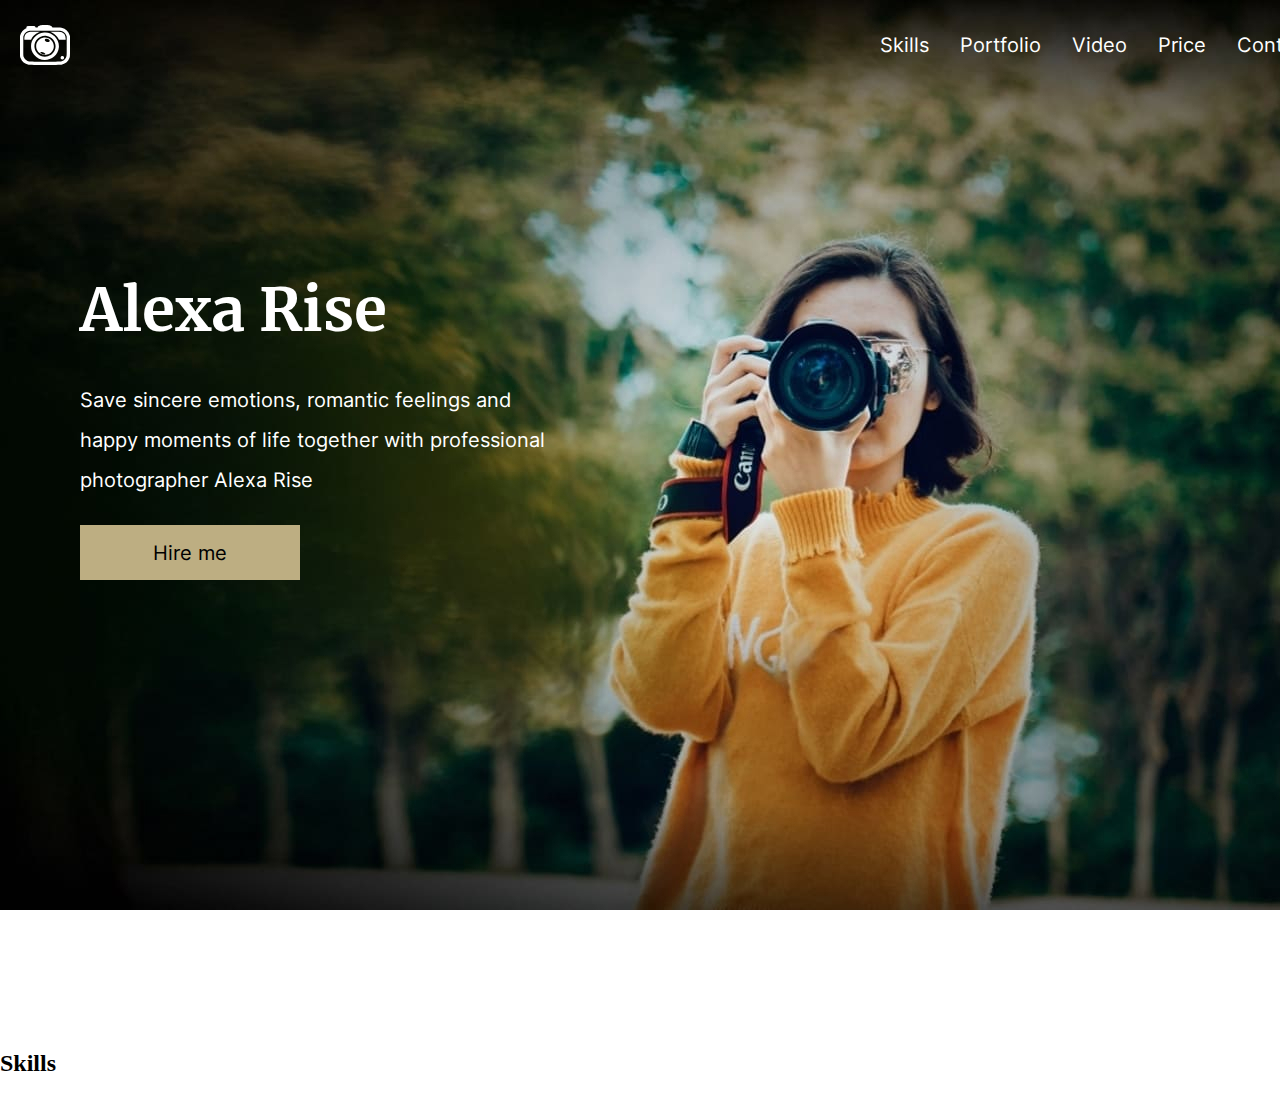
==== portfolio/index.html @ 6cd53672 "feat: add header" ====
<!DOCTYPE html>
<html lang="en">
<head>
    <meta charset="UTF-8">
    <meta http-equiv="X-UA-Compatible" content="IE=edge">
    <meta name="viewport" content="width=device-width, initial-scale=1.0">
    <title>portfolio</title>
    <link rel="stylesheet" href="style.css">
    <link rel="icon" href="assets/favicon.ico">
</head>
<body>
    <header class="header-container container">
        <div class="container header">
            <img src="./assets/svg/logo.svg" alt="header-logo" class="logo">
            <nav class = "nav">
                <ul class="nav-list">
                    <li class="nav-item skills">
                        <a href="#skills" class="nav-link">Skills</a>
                    </li>
                    <li class="nav-item portfolio">
                        <a href="#portfolio" class="nav-link">Portfolio</a>
                    </li>
                    <li class="nav-item video">
                        <a href="#video" class="nav-link">Video</a>
                    </li>
                    <li class="nav-item price">
                        <a href="#price" class="nav-link">Price</a>
                    </li>
                    <li class="nav-item contacts">
                        <a href="#contacts" class="nav-link">Contacts</a>
                    </li>  
                </ul>
            </nav>
            <table class="switch-lng">
                <tr>
                    <td>
                        <button name="button" class="en">
                            en
                        </button>
                    </td>
                    <td>
                        <p class="line">/</p>
                    </td>
                    <td>
                        <button name="button" class="ru">
                            ru
                        </button>
                    </td>
                </tr>
            </table>
        </div>
    </header>
    <main class="main-container container">
        <div class="container">
            <section class="hero">
                <h1 class="hero-title">Alexa Rise</h1>
                <p class="hero-text">
                    Save sincere emotions, romantic feelings and happy moments of life together with professional photographer Alexa Rise 
                </p>
                <button name="button" class="hero-btn">
                    Hire me
                </button>
            </section>
            <section class="skills" id="skills">
                <h2 class="section-title">
                    Skills
                </h2>
                
            </section>
            <section class="portfolio" id="portfolio">
                <h2 class="section-title">

                </h2>
            </section>
            <section class="video" id="video">
                <h2 class="section-title">

                </h2>
            </section>
            <section class="price" id="price">
                <h2 class="section-title">

                </h2>
            </section>
            <section class="contacts" id="contacts">
                <h2 class="section-title">

                </h2>
            </section>
        </div>
    </main>
    <footer class="footer-container">
        <div class="container">

        </div>
    </footer>
    <script src="index.js"></script>
</body>
</html>
---- portfolio/style.css ----
@font-face {
  font-family: Inter;
  src: url("assets/fonts/Inter-VariableFont.ttf");
}
@font-face {
  font-family: Merriweather;
  src: url("assets/fonts/Merriweather.ttf");
}
* {
  box-sizing: border-box;
}
html {
  scroll-behavior: smooth; 
}
body {
  margin: 0;
  padding: 0;
}
.container {
    width: 1440px;
    margin: 0 auto;
    /* padding: 0 20px; */
}
.nav {
  margin-left: 780px;
}
.nav-list {
  display: flex;
  padding-left: 30px; 
  font-family: Inter, sans-serif;
  font-size: 20px;
  line-height: 50px;
  list-style: none;
}
.nav-link {
  padding: 0 20px;
  line-height: 50px;
  transition: .3s;
}
.nav-item {
  margin-right: 31px;
}
.nav-item > a {
  padding: 0;
  color: #ffffff;
  text-decoration: none;  
  transition: color 0.5s;
}
.nav-item > a:hover {
  color: #bdae82;
}
.header-container {
  background: url('./assets/img/header-bg.jpg');
  background-repeat: no-repeat;
  background-position: center 0;
}
.logo {
  margin-top: 20px;
  margin-left: 20px;
  width: 50px;
  height: 50px;
  background-size: contain;
  background-repeat: no-repeat;  
  transition: 0.3s;

}
.logo:hover {
  filter: invert(26%) sepia(15%) saturate(638%) hue-rotate(7deg) brightness(92%)
    contrast(87%);
}
.switch-lng {
  /* display: flex; */
  width: 70px;
  height: 50px;
  margin-top: 10px;
  color: #ffffff;
  font-family: Inter, sans-serif;
  font-size: 20px;
}
.en, .ru {
  margin: 0;
  padding: 0;
  border: none;
  background: inherit;
  font-family: Inter, sans-serif;
  font-size: 20px;
  line-height: 50px;
}
.en {
  margin-left: -3px;
  margin-right: 3px;
  color: #bdae82;
}
.ru {
  margin-left: 6px;
  color: #ffffff;
}
.line {
  margin-left: 3px;
}
.header {
  display: flex;
}
.hero {
  background-image: url('./assets/img/header-bg.jpg');
  background-position: center -90px;
  background-repeat: no-repeat;
  padding-top: 160px;
  padding-left: 80px;
  padding-right: 860px;
  padding-bottom: 450px;
}
.hero-title {
  margin: 0;
  margin-bottom: -10px;
  padding: 0;
  font-family: Merriweather, serif;
  font-size: 60px;
  line-height: 120px;
  color: #ffffff;
}
.hero-text {
  margin-bottom: 25px;
  font-family: Inter, sans-serif;
  width: 470px;
  font-size: 20px;
  line-height: 40px;
  color: #ffffff;
}
.hero-btn {
  width: 220px;
  height: 55px;
  border: none;
  background-color: #bdae82;
  font-family: Inter, sans-serif;
  font-size: 20px;
  line-height: 40px;
  color: #000000;
  cursor: pointer
}
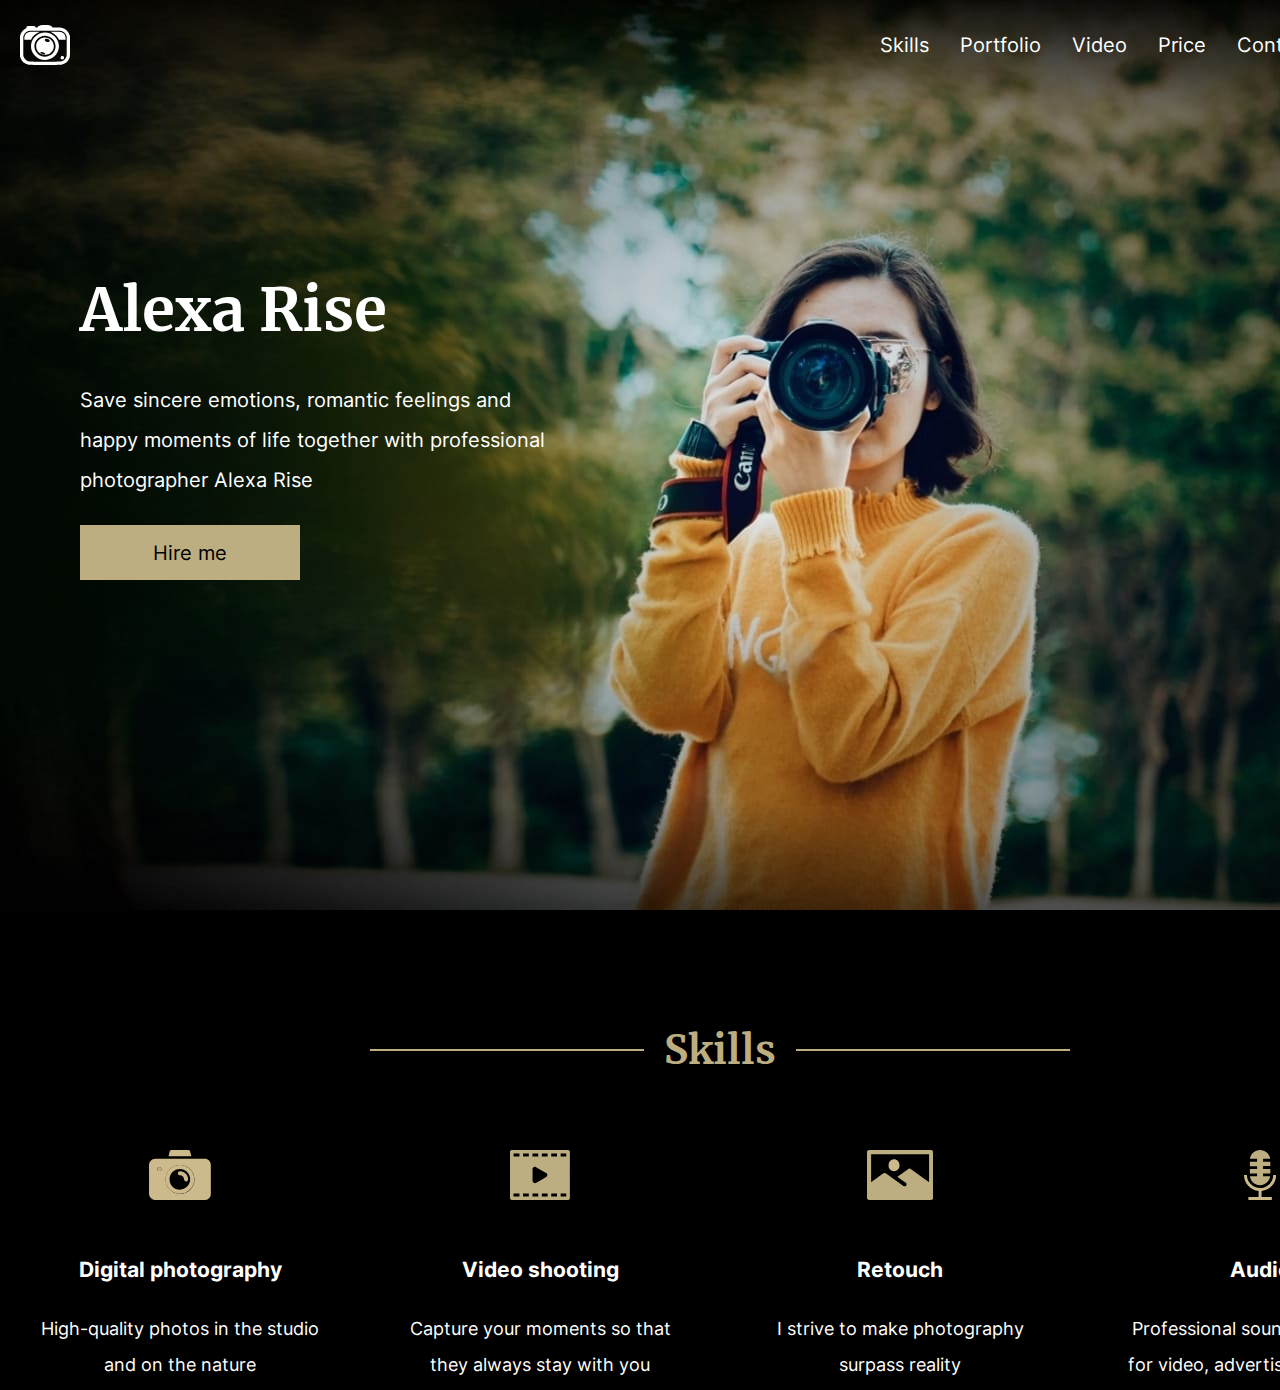
==== commit 879c2197: "feat: add Skills" ====
--- a/portfolio/index.html
+++ b/portfolio/index.html
@@ -14,19 +14,19 @@
             <img src="./assets/svg/logo.svg" alt="header-logo" class="logo">
             <nav class = "nav">
                 <ul class="nav-list">
-                    <li class="nav-item skills">
+                    <li class="nav-item">
                         <a href="#skills" class="nav-link">Skills</a>
                     </li>
-                    <li class="nav-item portfolio">
+                    <li class="nav-item">
                         <a href="#portfolio" class="nav-link">Portfolio</a>
                     </li>
-                    <li class="nav-item video">
+                    <li class="nav-item">
                         <a href="#video" class="nav-link">Video</a>
                     </li>
-                    <li class="nav-item price">
+                    <li class="nav-item">
                         <a href="#price" class="nav-link">Price</a>
                     </li>
-                    <li class="nav-item contacts">
+                    <li class="nav-item">
                         <a href="#contacts" class="nav-link">Contacts</a>
                     </li>  
                 </ul>
@@ -62,12 +62,47 @@
                 </button>
             </section>
             <section class="skills" id="skills">
-                <h2 class="section-title">
-                    Skills
-                </h2>
-                
+                <div class="s-title">
+                    <h2 class="section-title skills-t">
+                        Skills
+                    </h2>
+                </div>
+                <div class="skills-items">
+                    <div class="skill-item">
+                        <p class="item-title">
+                            Digital photography
+                        </p>
+                        <p class="item-text">
+                            High-quality photos in the studio and on the nature
+                        </p>
+                    </div>
+                    <div class="skill-item">
+                        <p class="item-title">
+                            Video shooting
+                        </p>
+                        <p class="item-text">
+                            Capture your moments so that they always stay with you
+                        </p>
+                    </div>
+                    <div class="skill-item">
+                        <p class="item-title">
+                            Retouch
+                        </p>
+                        <p class="item-text">
+                            I strive to make photography surpass reality
+                        </p>
+                    </div>
+                    <div class="skill-item">
+                        <p class="item-title">
+                            Audio
+                        </p>
+                        <p class="item-text">
+                            Professional sounds recording for video, advertising, portfolio
+                        </p>
+                    </div>
+                </div>
             </section>
-            <section class="portfolio" id="portfolio">
+            <!-- <section class="portfolio" id="portfolio">
                 <h2 class="section-title">
 
                 </h2>
@@ -86,7 +121,7 @@
                 <h2 class="section-title">
 
                 </h2>
-            </section>
+            </section> -->
         </div>
     </main>
     <footer class="footer-container">
--- a/portfolio/style.css
+++ b/portfolio/style.css
@@ -13,6 +13,10 @@
   scroll-behavior: smooth; 
 }
 body {
+  margin: 0;
+  padding: 0;
+}
+h2 {
   margin: 0;
   padding: 0;
 }
@@ -108,7 +112,7 @@
   padding-top: 160px;
   padding-left: 80px;
   padding-right: 860px;
-  padding-bottom: 450px;
+  padding-bottom: 330px;
 }
 .hero-title {
   margin: 0;
@@ -137,4 +141,79 @@
   line-height: 40px;
   color: #000000;
   cursor: pointer
-}+}
+.skills {
+  padding-top: 100px;
+  background-color: #000000;
+}
+.s-title {
+  margin: 0 auto;
+  width: 48.6%;
+  background-image: linear-gradient(to top, #000 39px, #bdae82 39px, #bdae82 41px, #000 41px);
+}
+.section-title {
+  margin: 0 auto;
+  font-family: Merriweather, serif;
+  font-weight: 700;
+  font-size: 40px;
+  line-height: 80px;
+  text-align: center;
+  color: #bdae82;
+  background-color: #000000;
+}
+.skills-t {
+  width: 152px;
+}
+.skills-items {
+  display: flex;
+  justify-content: space-around;  
+  flex-wrap: wrap;
+}
+.skill-item {
+  margin-top: 60px;
+  width: 320px;
+  height: 240px;
+  background-position: center top;
+  color: #ffffff;
+
+}
+.item-title {
+  /* margin: 0 auto; */
+  margin-top: 100px;
+  /* width: 280px; */
+  font-family: Inter, sans-serif;
+  font-style: normal;
+  font-weight: 700;
+  font-size: 21px;
+  line-height: 40px;
+  text-align: center;
+}
+.item-text {
+  margin: 0 auto;
+  width: 280px;
+  font-family: Inter,  sans-serif;
+  font-weight: 400;
+  font-size: 18px;
+  line-height: 36px;
+  text-align: center;
+}
+.skill-item:nth-child(1) {
+  background-image: url('./assets/svg/camera.svg');
+  background-repeat: no-repeat;
+  background-size: 62px 50px;
+}
+.skill-item:nth-child(2) {
+  background-image: url('./assets/svg/video.svg');
+  background-repeat: no-repeat;
+  background-size: 60px 50px;
+}
+.skill-item:nth-child(3) {
+  background-image: url('./assets/svg/image.svg');
+  background-repeat: no-repeat;
+  background-size: 66px 50px;
+}
+.skill-item:nth-child(4) {
+  background-image: url('./assets/svg/mic.svg');
+  background-repeat: no-repeat;
+  background-size: 32px 50px;
+}
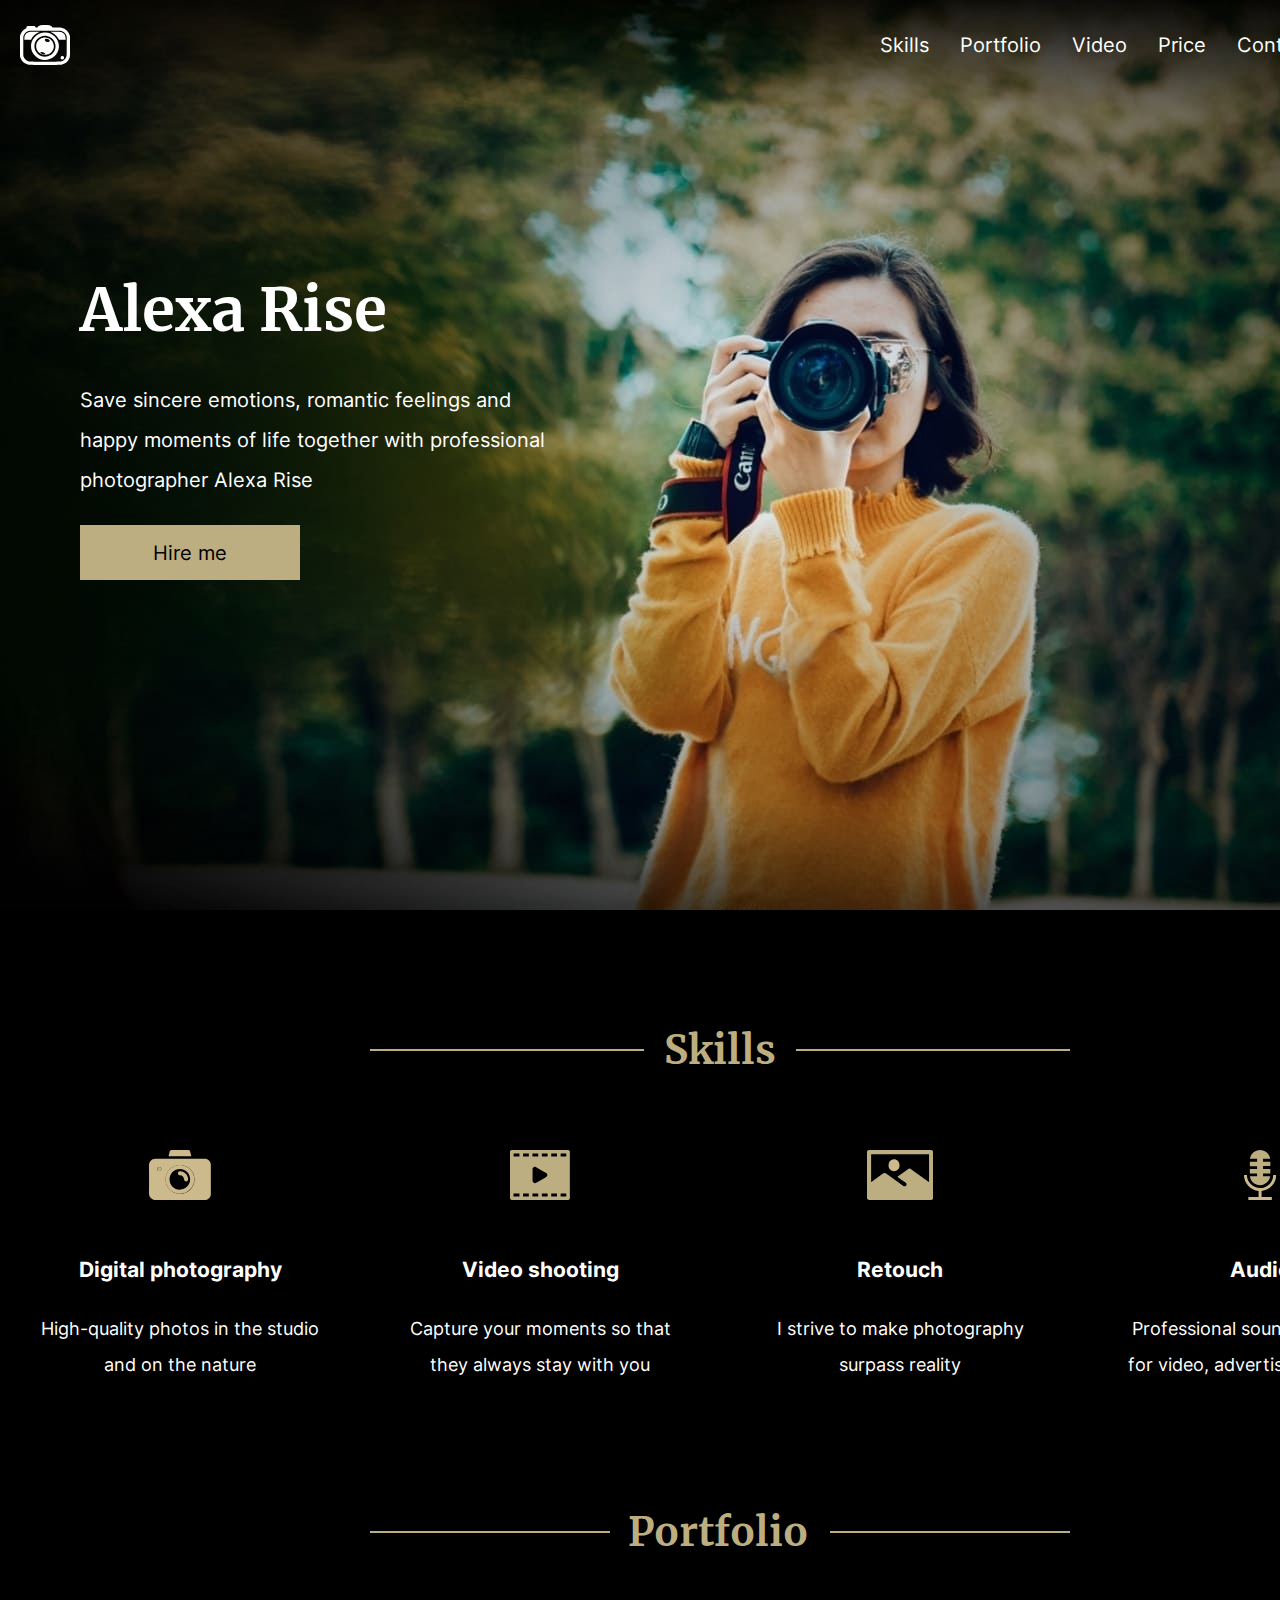
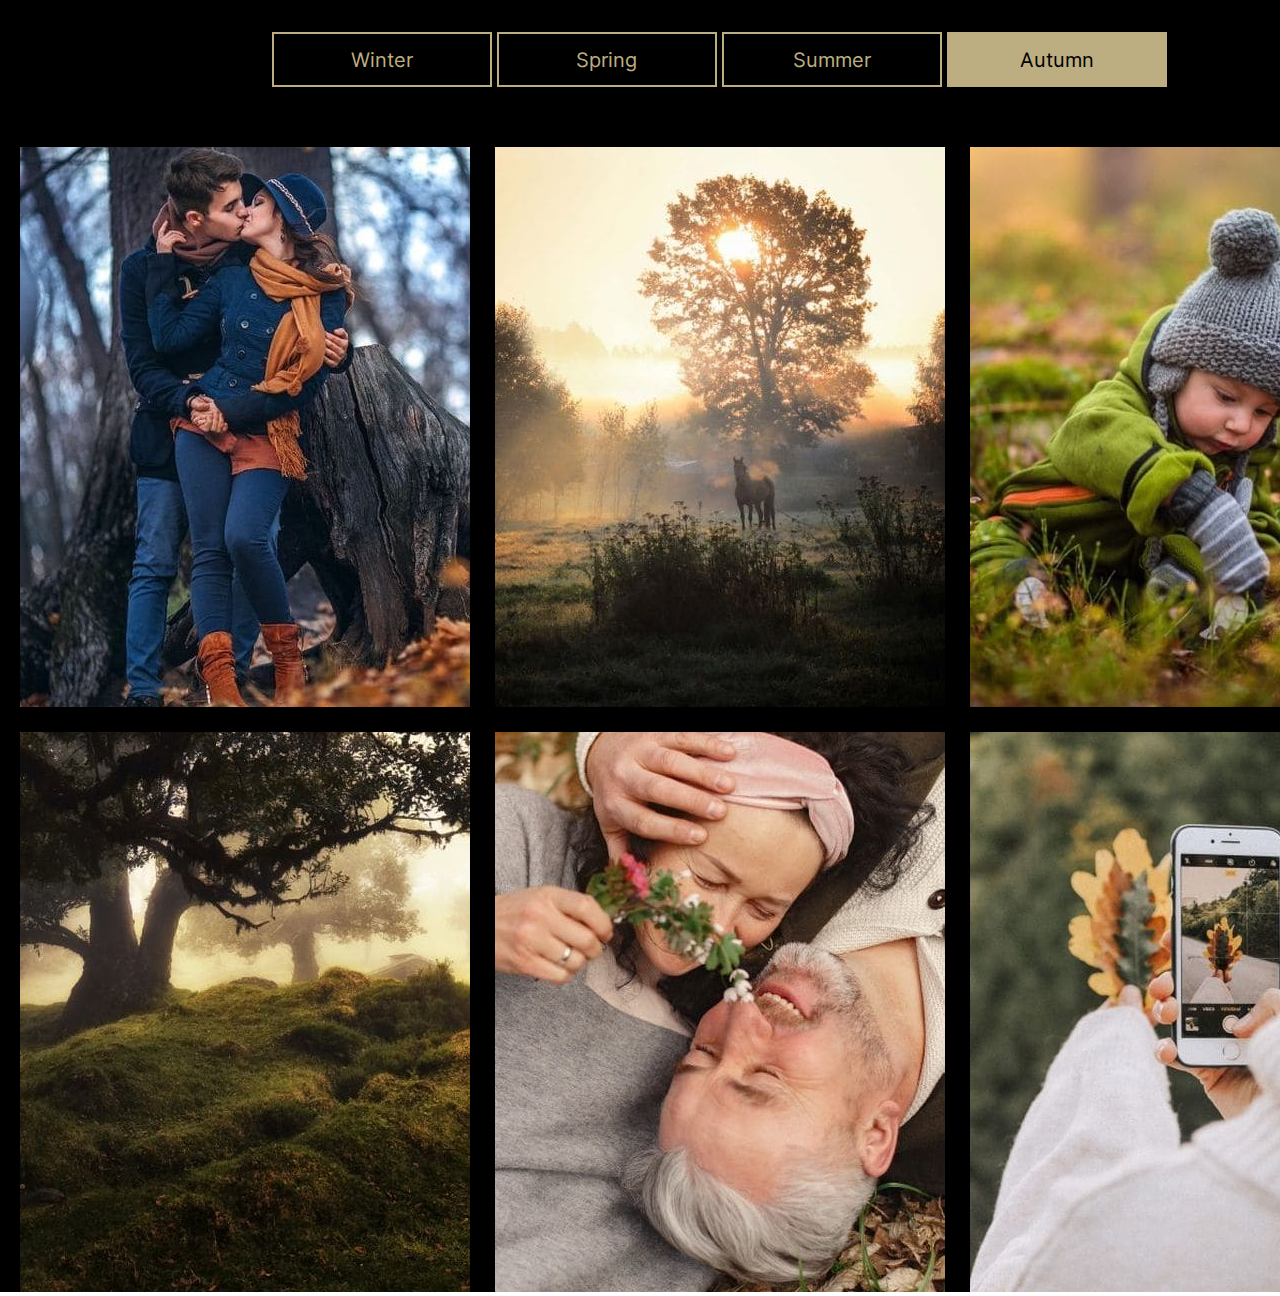
==== commit 17f780f9: "feat: add portfolio" ====
--- a/portfolio/index.html
+++ b/portfolio/index.html
@@ -102,16 +102,60 @@
                     </div>
                 </div>
             </section>
-            <!-- <section class="portfolio" id="portfolio">
-                <h2 class="section-title">
+            <section class="portfolio" id="portfolio">
+                <div class="s-title">
+                    <h2 class="section-title portfolio-t">
+                        Portfolio
+                    </h2>
+                </div>
+                <div class="portfolio-btns">
+                    <button name="button" class="winter-btn seasons">
+                        Winter
+                    </button>
+                    <button name="button" class="spring-btn seasons">
+                        Spring
+                    </button>
+                    <button name="button" class="summer-btn seasons">
+                        Summer
+                    </button>
+                    <button name="button" class="autumn-btn seasons">
+                        Autumn
+                    </button>
+                </div>
+                <div class="portfolio-img">
+                    <figure class="p-img">
+                        <img src="assets/img/portfolio-img-1.jpg" alt ="photo-1">
+                    </figure>
+                    <figure class="p-img">
+                        <img src="assets/img/portfolio-img-2.jpg" alt ="photo-2">
+                    </figure>
+                    <figure class="p-img">
+                        <img src="assets/img/portfolio-img-3.jpg" alt ="photo-3">
+                    </figure>
+                    <figure class="p-img photo">
+                        <img src="assets/img/portfolio-img-4.jpg" alt ="photo-4">
+                    </figure>
+                    <figure class="p-img photo">
+                        <img src="assets/img/portfolio-img-5.jpg" alt ="photo-5">
+                    </figure>
+                    <figure class="p-img photo">
+                        <img src="assets/img/portfolio-img-6.jpg" alt ="photo-6">
+                    </figure>
+                </div>
+            </section>
+            <!--
+            <section class="video" id="video">
+                <div class="s-title">
+                    <h2 class="section-title video-t">
+                        Video
+                    </h2>
+                </div>
+                <figure class="video-player">
+                    <img src="assets/img/video-player.jpg" alt="video">
+                </figure>
 
-                </h2>
             </section>
-            <section class="video" id="video">
-                <h2 class="section-title">
-
-                </h2>
-            </section>
+            
             <section class="price" id="price">
                 <h2 class="section-title">
 
--- a/portfolio/style.css
+++ b/portfolio/style.css
@@ -144,6 +144,7 @@
 }
 .skills {
   padding-top: 100px;
+  padding-bottom: 2px;
   background-color: #000000;
 }
 .s-title {
@@ -217,3 +218,77 @@
   background-repeat: no-repeat;
   background-size: 32px 50px;
 }
+.portfolio {
+  padding-top: 100px;
+  background-color: #000000;
+}
+.portfolio-t {
+  padding-right: 3px;
+  width: 220px;
+}
+.portfolio-btns {
+  display: flex;
+  justify-content: center;
+  flex-wrap: wrap;
+  gap: 5px;
+  padding-right: 2px;
+  padding-bottom: 60px;
+}
+.seasons {
+  margin-top: 60px;
+  width: 220px;
+  height: 55px;
+  border: none;
+  font-family: Inter, sans-serif;
+  font-weight: 400;
+  font-size: 20px;
+  line-height: 40px;
+  text-align: center;
+}
+.winter-btn {
+  color: #bdae82;
+  background-color: inherit;
+  border: 2px solid #bdae82;
+}
+.spring-btn {
+  color: #bdae82;
+  background-color: inherit;
+  border: 2px solid #bdae82;
+}
+.summer-btn {
+  color: #bdae82;
+  background-color: inherit;
+  border: 2px solid #bdae82;
+}
+.autumn-btn {
+  color: #000000;
+  background-color: #bdae82;
+}
+.portfolio-img {
+  display: flex;
+  justify-content: center;
+  /* align-content: center; */
+  flex-wrap: wrap;
+  gap: 25px;
+  margin: 0 auto;
+  height: 1145px;
+}
+.p-img {
+  margin: 0;
+  padding: 0;
+}
+
+.photo {
+  margin-top: -4px;
+}
+/* .video {
+  padding-top: 100px;
+  background-color: #000000;
+}
+.video-t {
+  width: 154px;
+}
+.video-player {
+  margin: 0 auto;
+  padding: 0;
+} */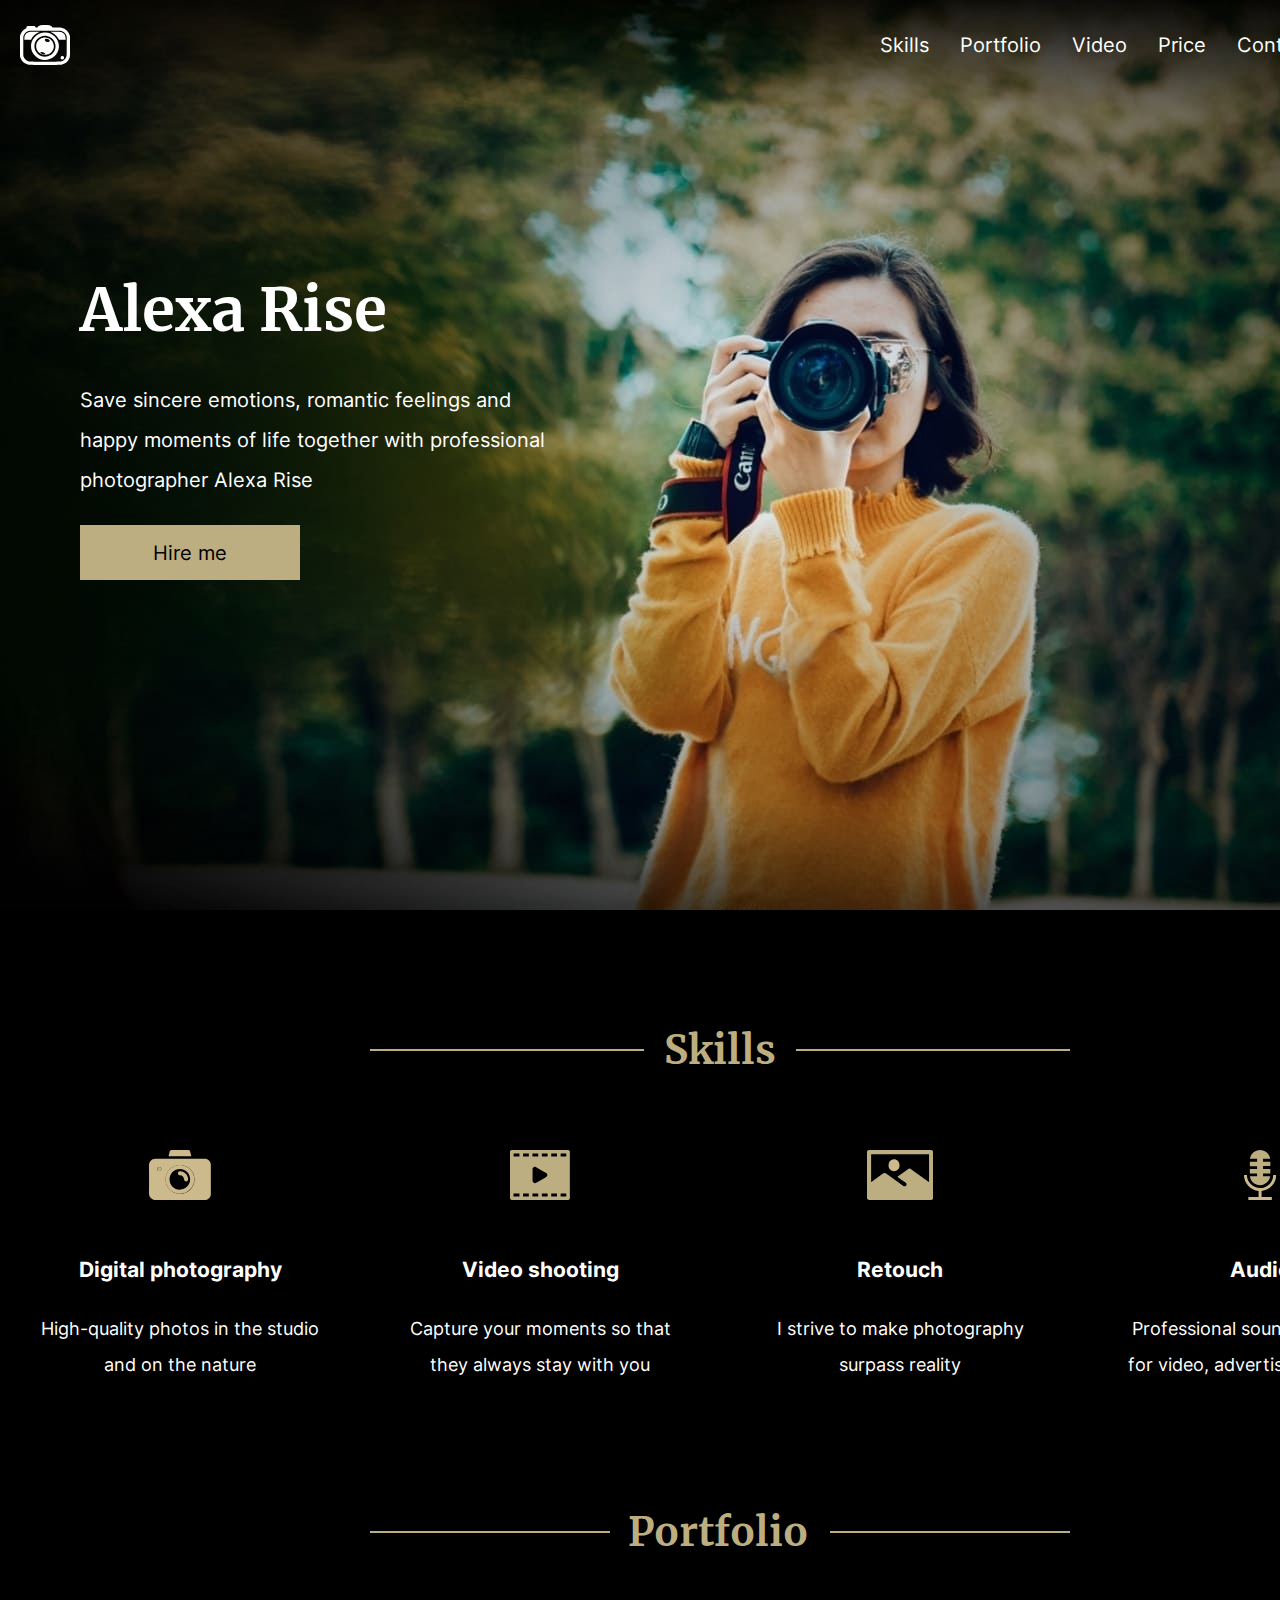
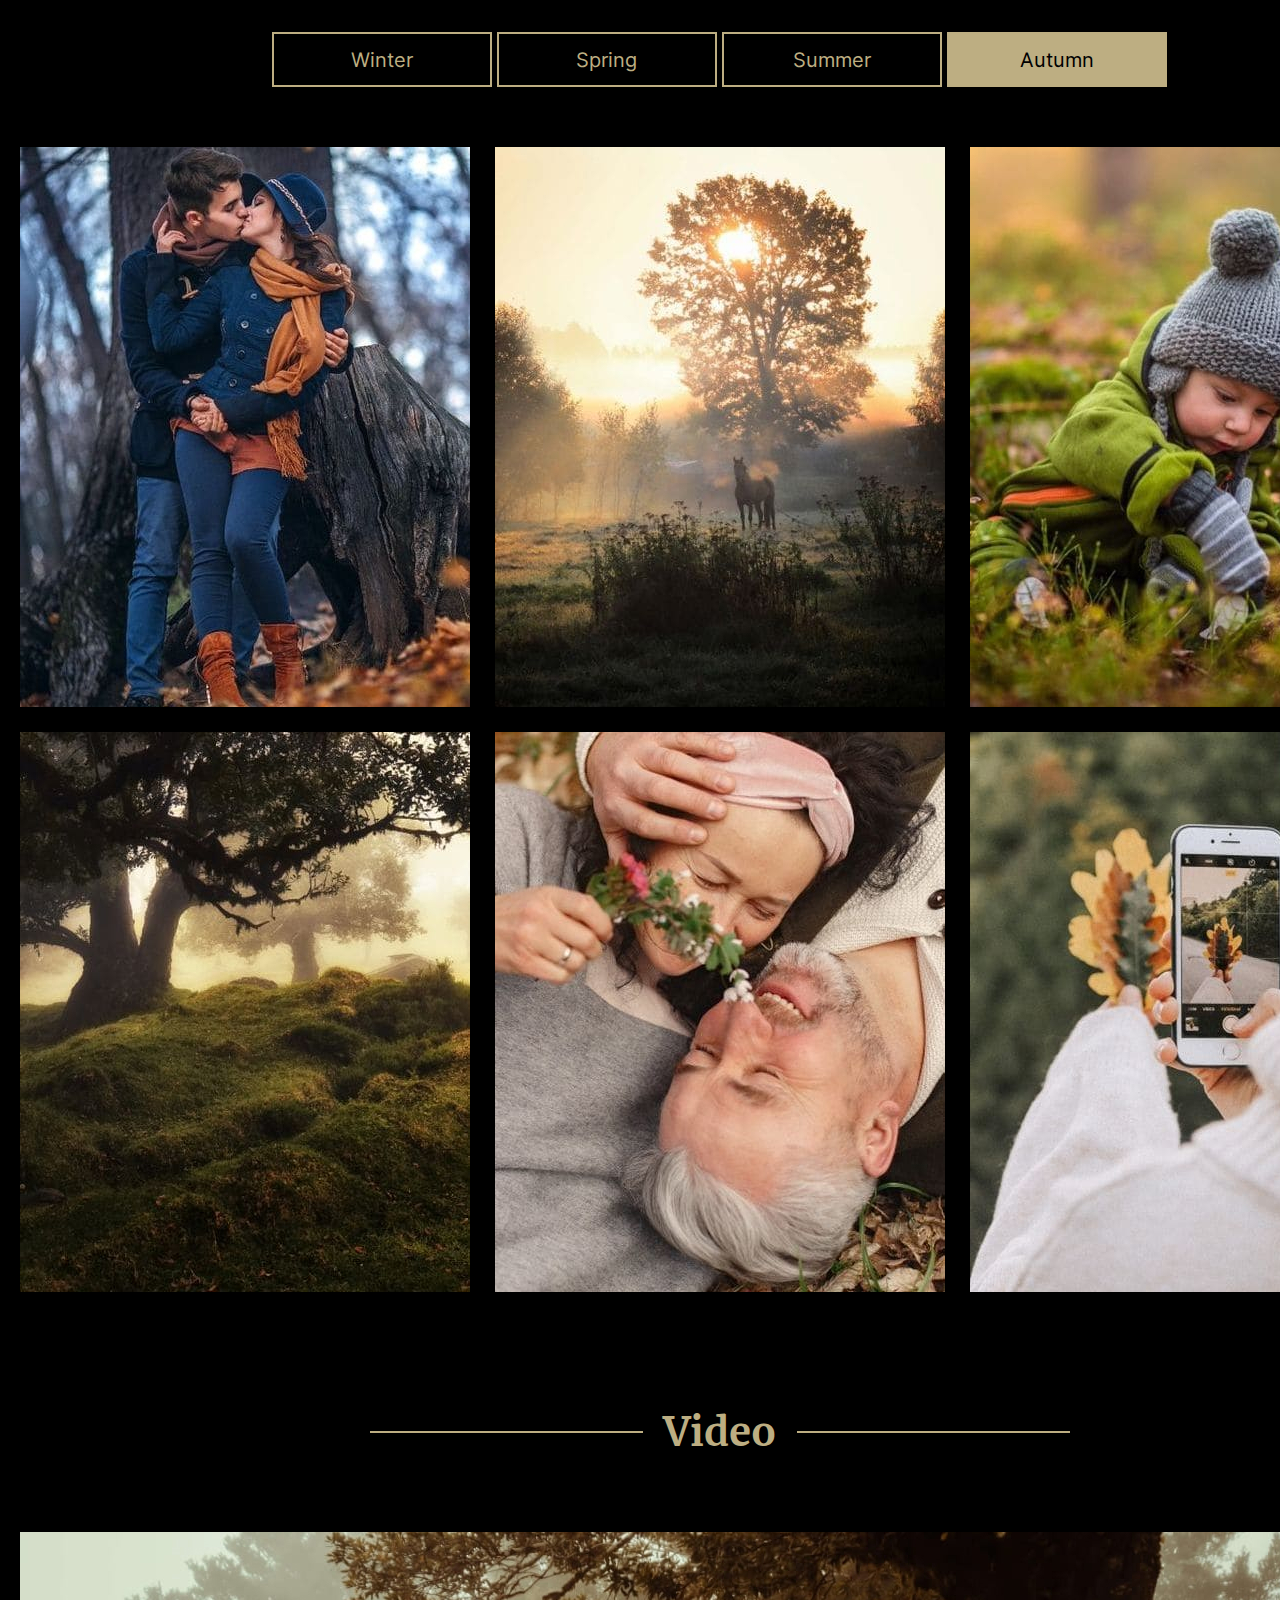
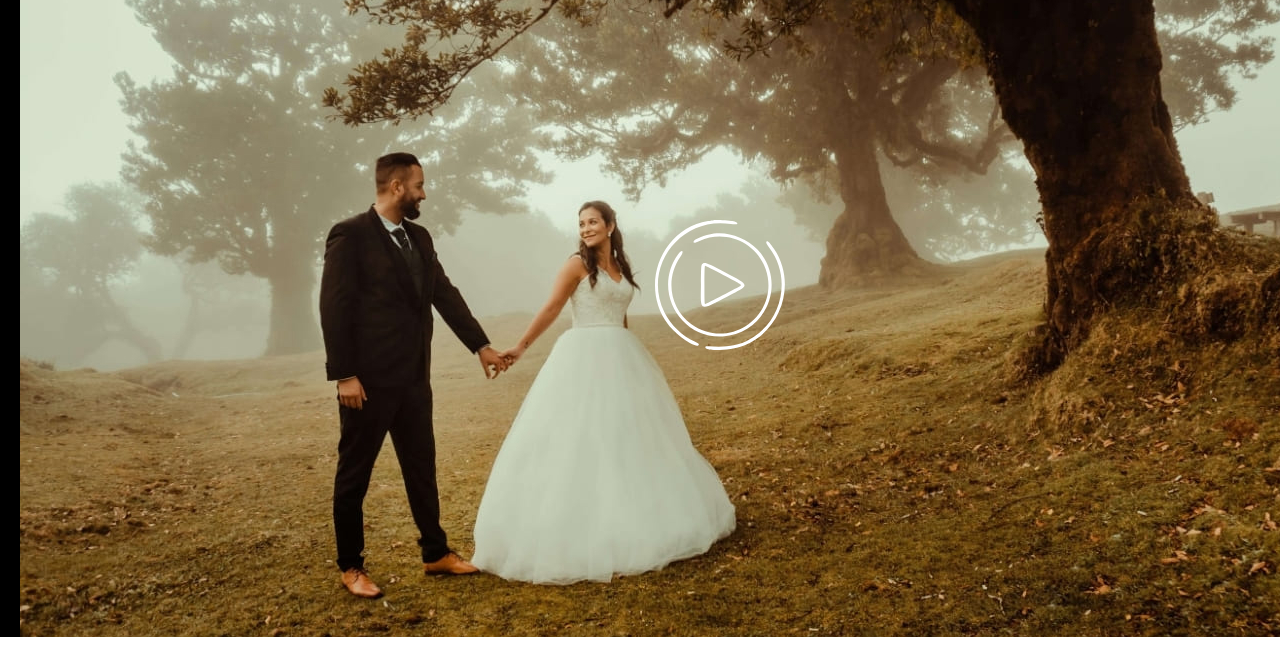
==== commit 932d0c48: "feat: add video" ====
--- a/portfolio/index.html
+++ b/portfolio/index.html
@@ -143,19 +143,22 @@
                     </figure>
                 </div>
             </section>
-            <!--
             <section class="video" id="video">
                 <div class="s-title">
                     <h2 class="section-title video-t">
                         Video
                     </h2>
                 </div>
-                <figure class="video-player">
-                    <img src="assets/img/video-player.jpg" alt="video">
-                </figure>
-
+                <div class="video-player">
+                    <figure class="video-img">
+                        <img src="assets/img/video-player.jpg" alt="video">
+                    </figure>
+                    <button class="play-btn">
+                        
+                    </button>
+                </div>
             </section>
-            
+            <!--
             <section class="price" id="price">
                 <h2 class="section-title">
 
--- a/portfolio/style.css
+++ b/portfolio/style.css
@@ -62,11 +62,8 @@
   margin-top: 20px;
   margin-left: 20px;
   width: 50px;
-  height: 50px;
-  background-size: contain;
-  background-repeat: no-repeat;  
+  height: 50px; 
   transition: 0.3s;
-
 }
 .logo:hover {
   filter: invert(26%) sepia(15%) saturate(638%) hue-rotate(7deg) brightness(92%)
@@ -281,14 +278,34 @@
 .photo {
   margin-top: -4px;
 }
-/* .video {
+.video {
   padding-top: 100px;
+  height: 945px;
   background-color: #000000;
 }
 .video-t {
   width: 154px;
 }
 .video-player {
-  margin: 0 auto;
-  padding: 0;
-} */+  position: relative;
+  display: flex;
+  justify-content: center;
+  align-items: center;
+  margin-top: 44px;
+}
+.play-btn {
+  position: absolute;
+  bottom: 307px;
+  border: none;
+  background-color: inherit;
+  background-image: url('./assets/svg/play.svg');
+  background-repeat: no-repeat;
+  background-size: 130px 130px;
+  width: 130px;
+  height: 130px;
+}
+.play-btn:hover {
+  cursor: pointer;
+  filter: invert(26%) sepia(15%) saturate(638%) hue-rotate(7deg) brightness(92%)
+    contrast(87%);
+}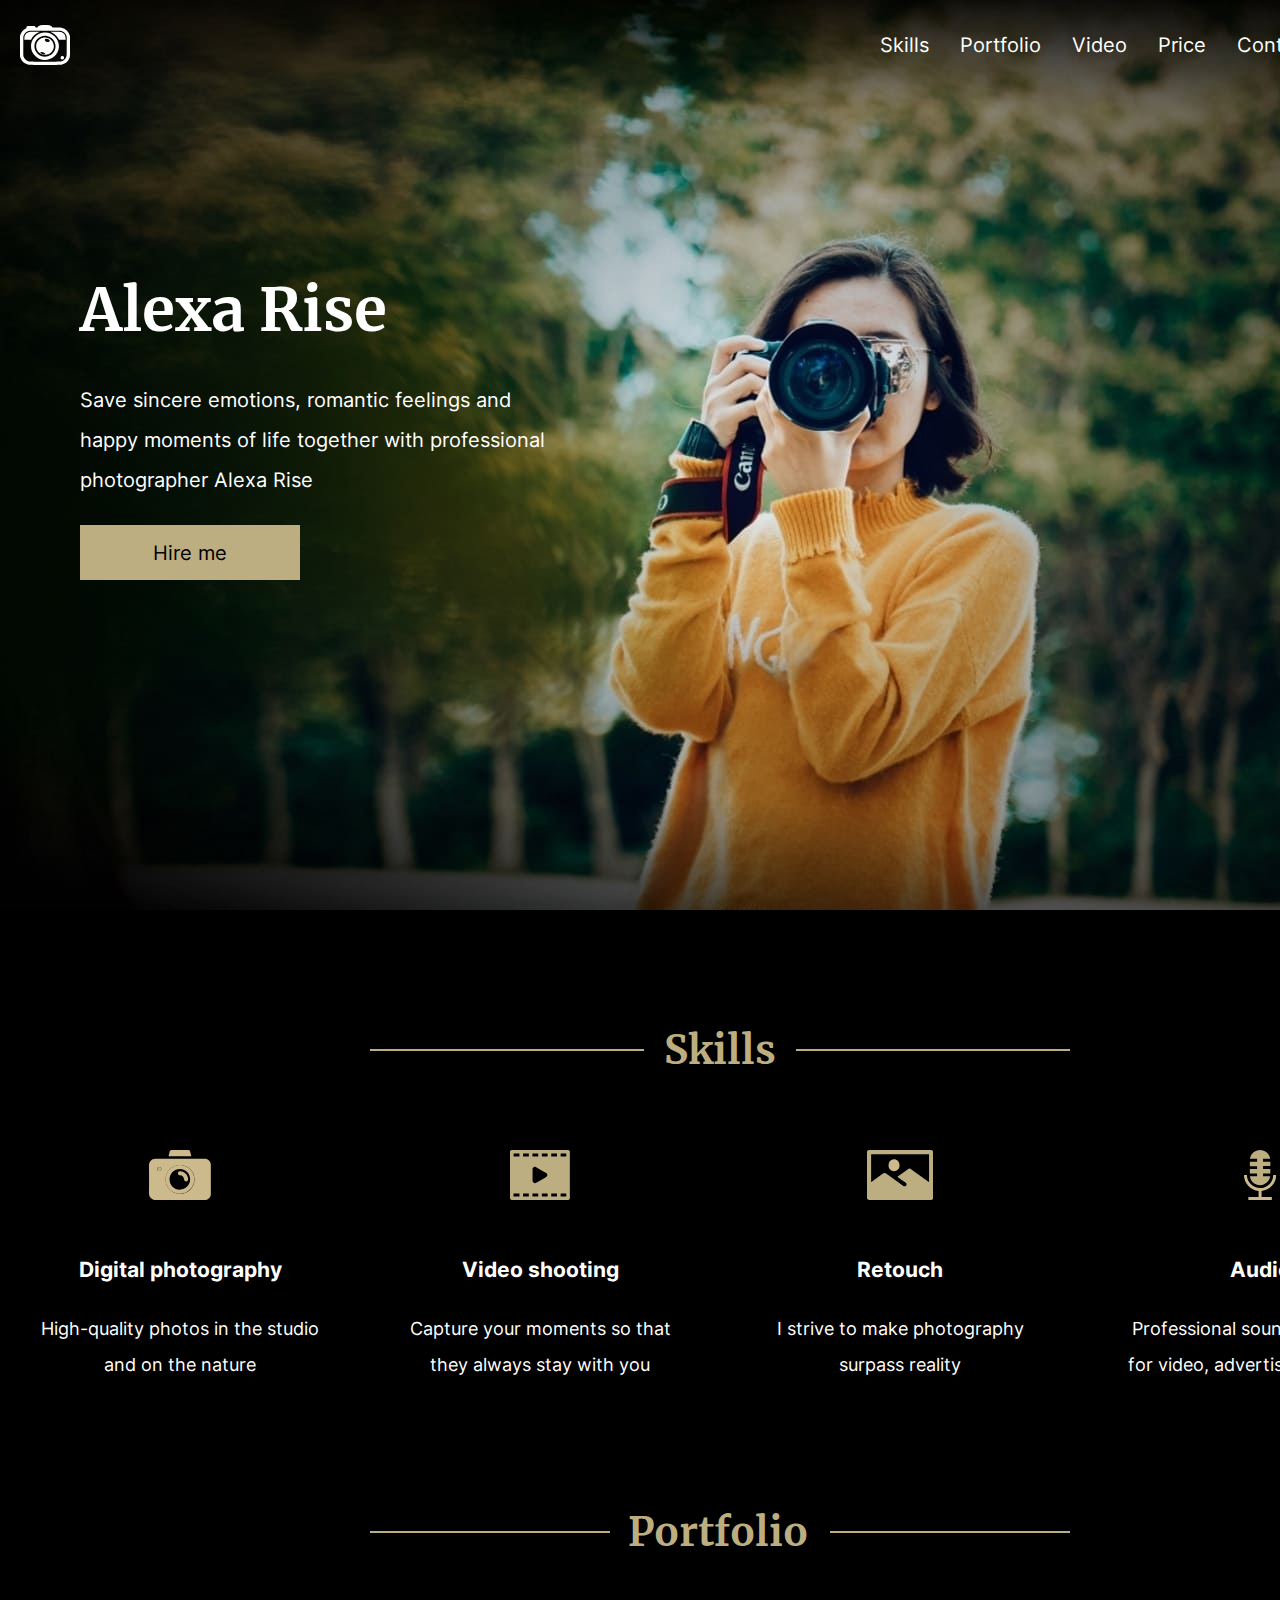
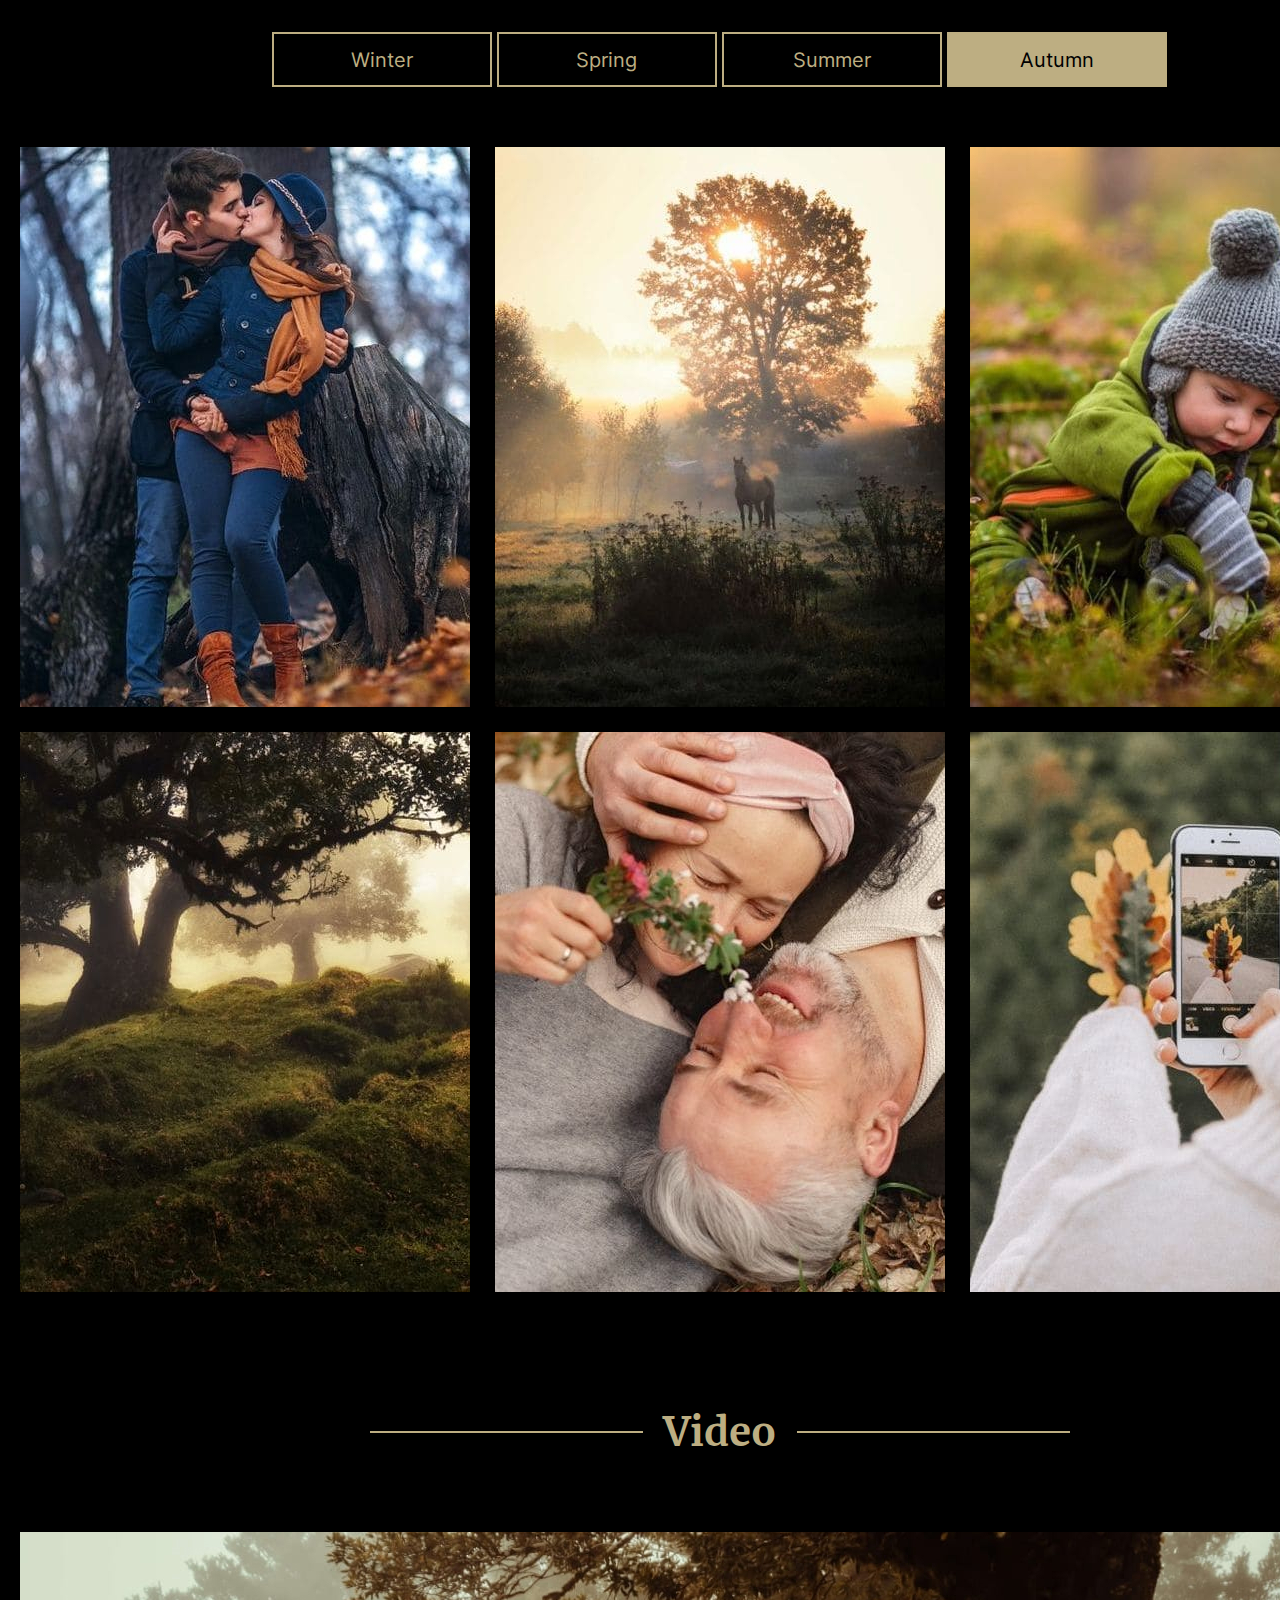
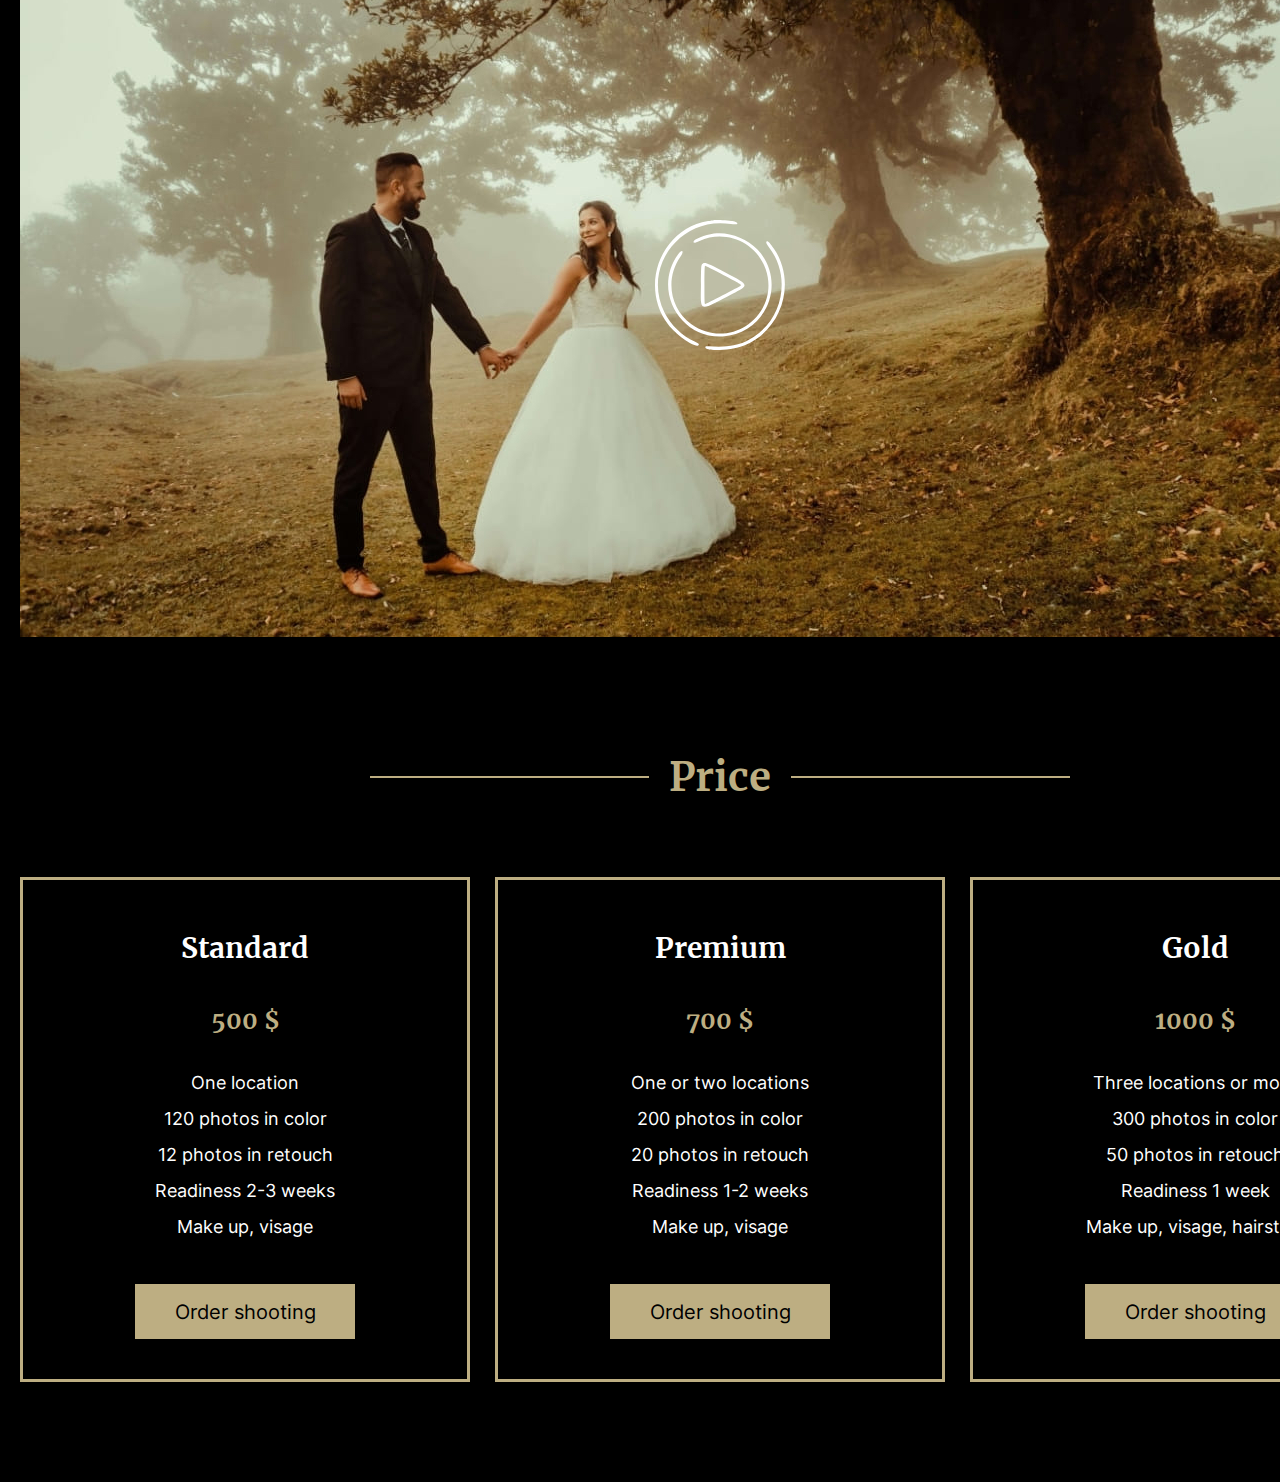
==== commit 6db5f64e: "feat: add price" ====
--- a/portfolio/index.html
+++ b/portfolio/index.html
@@ -33,18 +33,14 @@
             </nav>
             <table class="switch-lng">
                 <tr>
-                    <td>
-                        <button name="button" class="en">
-                            en
-                        </button>
+                    <td class="en">
+                        <span class="t-en">en<span>
                     </td>
-                    <td>
-                        <p class="line">/</p>
+                    <td class="line">
+                        <span class="t-line">/<span>
                     </td>
-                    <td>
-                        <button name="button" class="ru">
-                            ru
-                        </button>
+                    <td class="ru">
+                        <span class="t-ru">ru<span>
                     </td>
                 </tr>
             </table>
@@ -57,7 +53,7 @@
                 <p class="hero-text">
                     Save sincere emotions, romantic feelings and happy moments of life together with professional photographer Alexa Rise 
                 </p>
-                <button name="button" class="hero-btn">
+                <button name="button" class="hero-btn btns-hover">
                     Hire me
                 </button>
             </section>
@@ -109,16 +105,16 @@
                     </h2>
                 </div>
                 <div class="portfolio-btns">
-                    <button name="button" class="winter-btn seasons">
+                    <button name="button" class="winter-btn seasons btns-hover">
                         Winter
                     </button>
-                    <button name="button" class="spring-btn seasons">
+                    <button name="button" class="spring-btn seasons btns-hover">
                         Spring
                     </button>
-                    <button name="button" class="summer-btn seasons">
+                    <button name="button" class="summer-btn seasons btns-hover">
                         Summer
                     </button>
-                    <button name="button" class="autumn-btn seasons">
+                    <button name="button" class="autumn-btn seasons btns-hover">
                         Autumn
                     </button>
                 </div>
@@ -153,17 +149,67 @@
                     <figure class="video-img">
                         <img src="assets/img/video-player.jpg" alt="video">
                     </figure>
-                    <button class="play-btn">
-                        
-                    </button>
+                    <button class="play-btn"></button>
+                </div>
+            </section>
+            <section class="price" id="price">
+                <div class="s-title">
+                    <h2 class="section-title price-t">
+                        Price
+                    </h2>
+                </div>
+                <div class="prices-items">
+                    <div class="price-item">
+                        <p class="p-item-title">
+                            Standard 
+                        </p>
+                        <p class="p-sum">
+                            500 $
+                        </p>
+                        <p class="p-item-text">
+                            <span class="block">One location<span>
+                            <span class="block">120 photos in color<span>
+                            <span class="block">12 photos in retouch<span>
+                            <span class="block">Readiness 2-3 weeks<span>
+                            <span class="block">Make up, visage<span>
+                        </p>
+                        <button name="button" class="p-item-btn btns-hover">Order shooting</button> 
+                    </div>
+                    <div class="price-item">
+                        <p class="p-item-title">
+                            Premium
+                        </p>
+                        <p class="p-sum">
+                            700 $
+                        </p>
+                        <p class="p-item-text">
+                            <span class="block">One or two locations<span>
+                            <span class="block">200 photos in color<span>
+                            <span class="block">20 photos in retouch<span>
+                            <span class="block">Readiness 1-2 weeks<span>
+                            <span class="block">Make up, visage<span>
+                        </p>
+                        <button name="button" class="p-item-btn btns-hover">Order shooting</button> 
+                    </div>
+                    <div class="price-item">
+                        <p class="p-item-title">
+                            Gold
+                        </p>
+                        <p class="p-sum">
+                            1000 $
+                        </p>
+                        <p class="p-item-text">
+                            <span class="block">Three locations or more<span>
+                            <span class="block">300 photos in color<span>
+                            <span class="block">50 photos in retouch<span>
+                            <span class="block">Readiness 1 week<span>
+                            <span class="block">Make up, visage, hairstyle<span>
+                        </p>
+                        <button name="button" class="p-item-btn btns-hover">Order shooting</button> 
+                    </div>
                 </div>
             </section>
             <!--
-            <section class="price" id="price">
-                <h2 class="section-title">
-
-                </h2>
-            </section>
             <section class="contacts" id="contacts">
                 <h2 class="section-title">
 
--- a/portfolio/style.css
+++ b/portfolio/style.css
@@ -71,9 +71,11 @@
 }
 .switch-lng {
   /* display: flex; */
+  margin-right: px;
   width: 70px;
   height: 50px;
-  margin-top: 10px;
+  
+  margin-top: 18px;
   color: #ffffff;
   font-family: Inter, sans-serif;
   font-size: 20px;
@@ -88,15 +90,21 @@
   line-height: 50px;
 }
 .en {
-  margin-left: -3px;
-  margin-right: 3px;
+  width: 25px;
   color: #bdae82;
 }
 .ru {
-  margin-left: 6px;
-  color: #ffffff;
+  width: 22px;
+  color: #ffffff;
+}
+.t-line {
+  margin-left: 5px;
+}
+.t-ru {
+  margin-left: 7px;
 }
 .line {
+  width: 8px;
   margin-left: 3px;
 }
 .header {
@@ -308,4 +316,70 @@
   cursor: pointer;
   filter: invert(26%) sepia(15%) saturate(638%) hue-rotate(7deg) brightness(92%)
     contrast(87%);
-}+}
+.price {
+  padding: 100px 0;
+  background-color: #000000;
+}
+.price-t {
+  width: 142px;
+}
+.block {
+  display: block;
+}
+.prices-items {
+  display: flex;
+  justify-content: center;
+  gap: 25px;
+  margin-top: 60px;
+}
+.price-item {
+  width: 450px;
+  height: 505px;
+  border: 3px solid #bdae82;
+}
+.p-item-title {
+  margin-top: 40px;
+  height: 56px;
+  font-family: Merriweather, serif;
+  font-weight: 700;
+  font-size: 28px;
+  line-height: 56px;
+  text-align: center;
+  color: #ffffff;
+}
+.p-sum {
+  margin-top: -7px;
+  font-family: Merriweather, serif;
+  font-weight: 700;
+  font-size: 24px;
+  line-height: 48px;
+  text-align: center;
+  color: #bdae82;
+}
+.p-item-text {
+  margin-top: -4px;
+  font-family: Inter, sans-serif;
+  font-weight: 400;
+  font-size: 18px;
+  line-height: 36px;
+  text-align: center;
+  color: #ffffff;
+}
+.p-item-btn {
+  width: 220px;
+  height: 55px;
+  margin-top: 21px;
+  margin-left: 112px;
+  border: none;
+  background-color: #bdae82;
+  font-family: Inter, sans-serif;
+  font-weight: 400;
+  font-size: 20px;
+  line-height: 40px;
+  text-align: center;
+  color: #000000;
+}
+.btns-hover:hover {
+  color: #ffffff;
+}
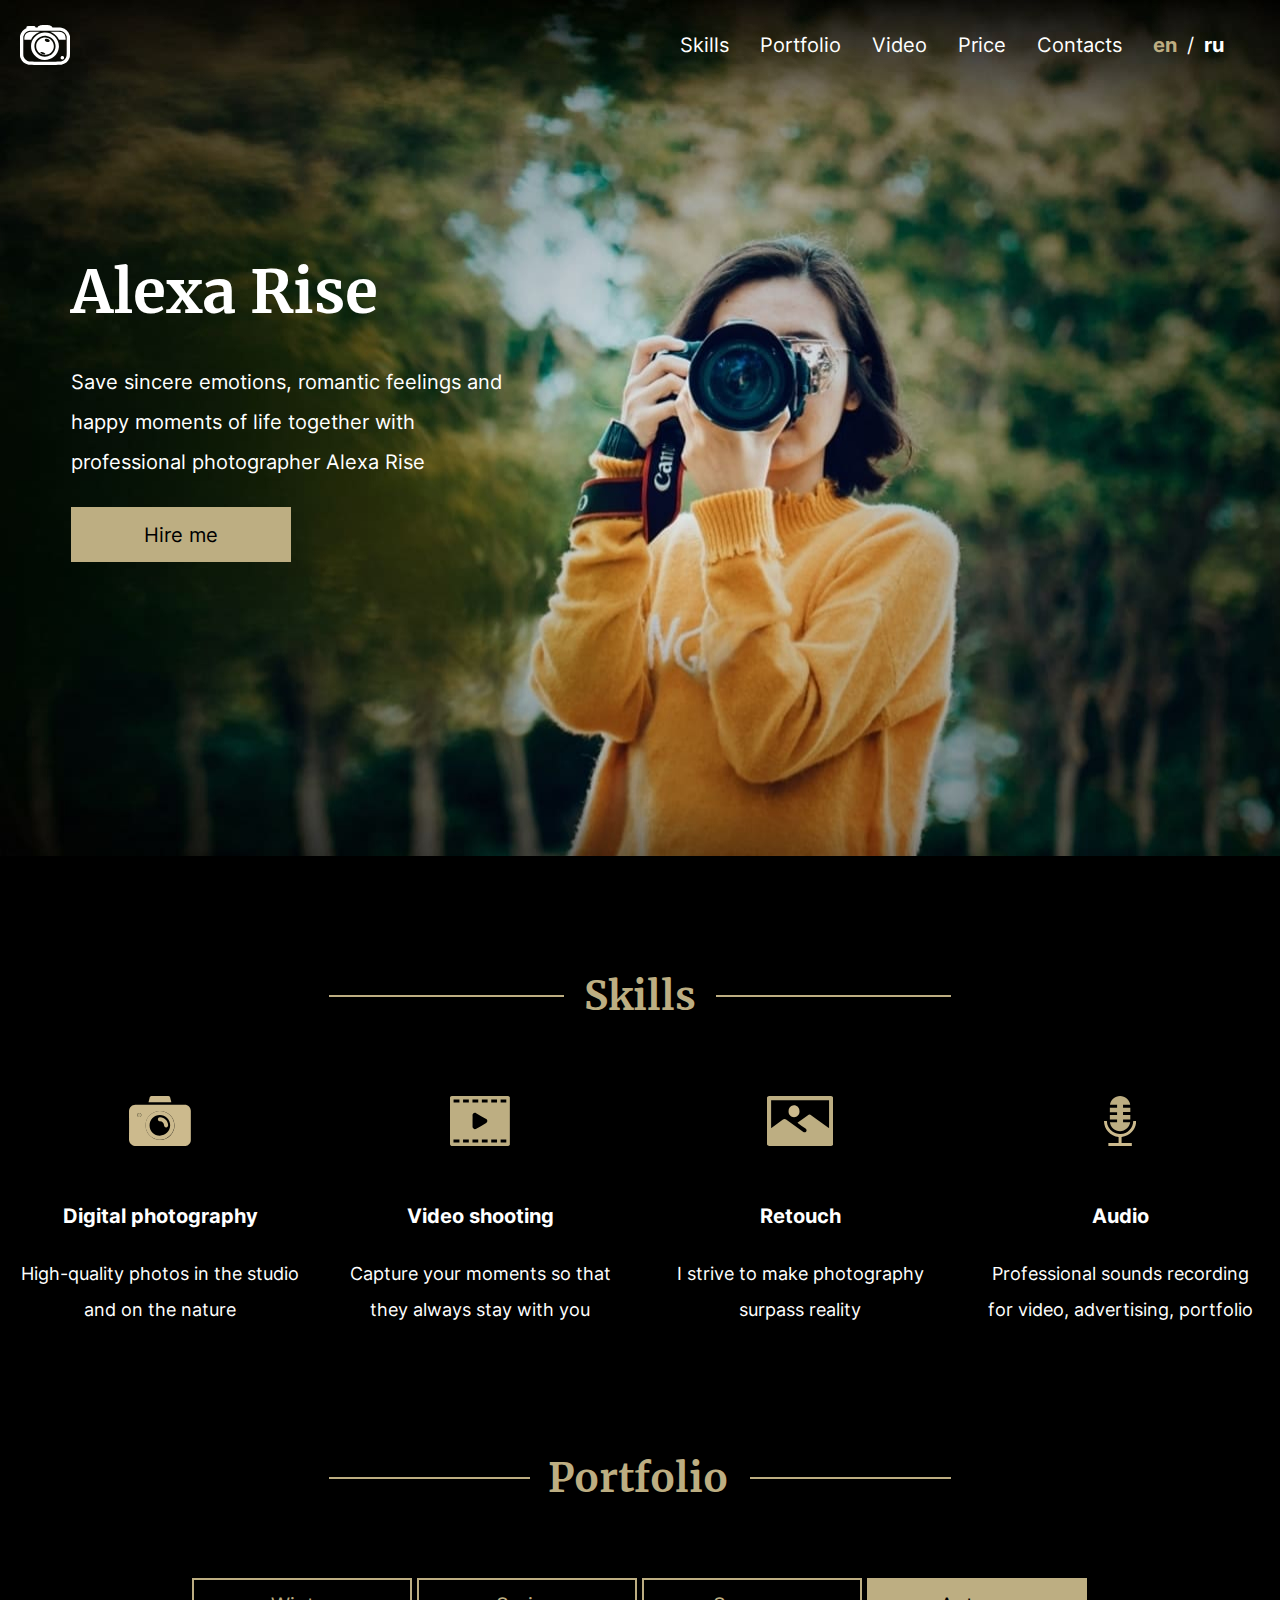
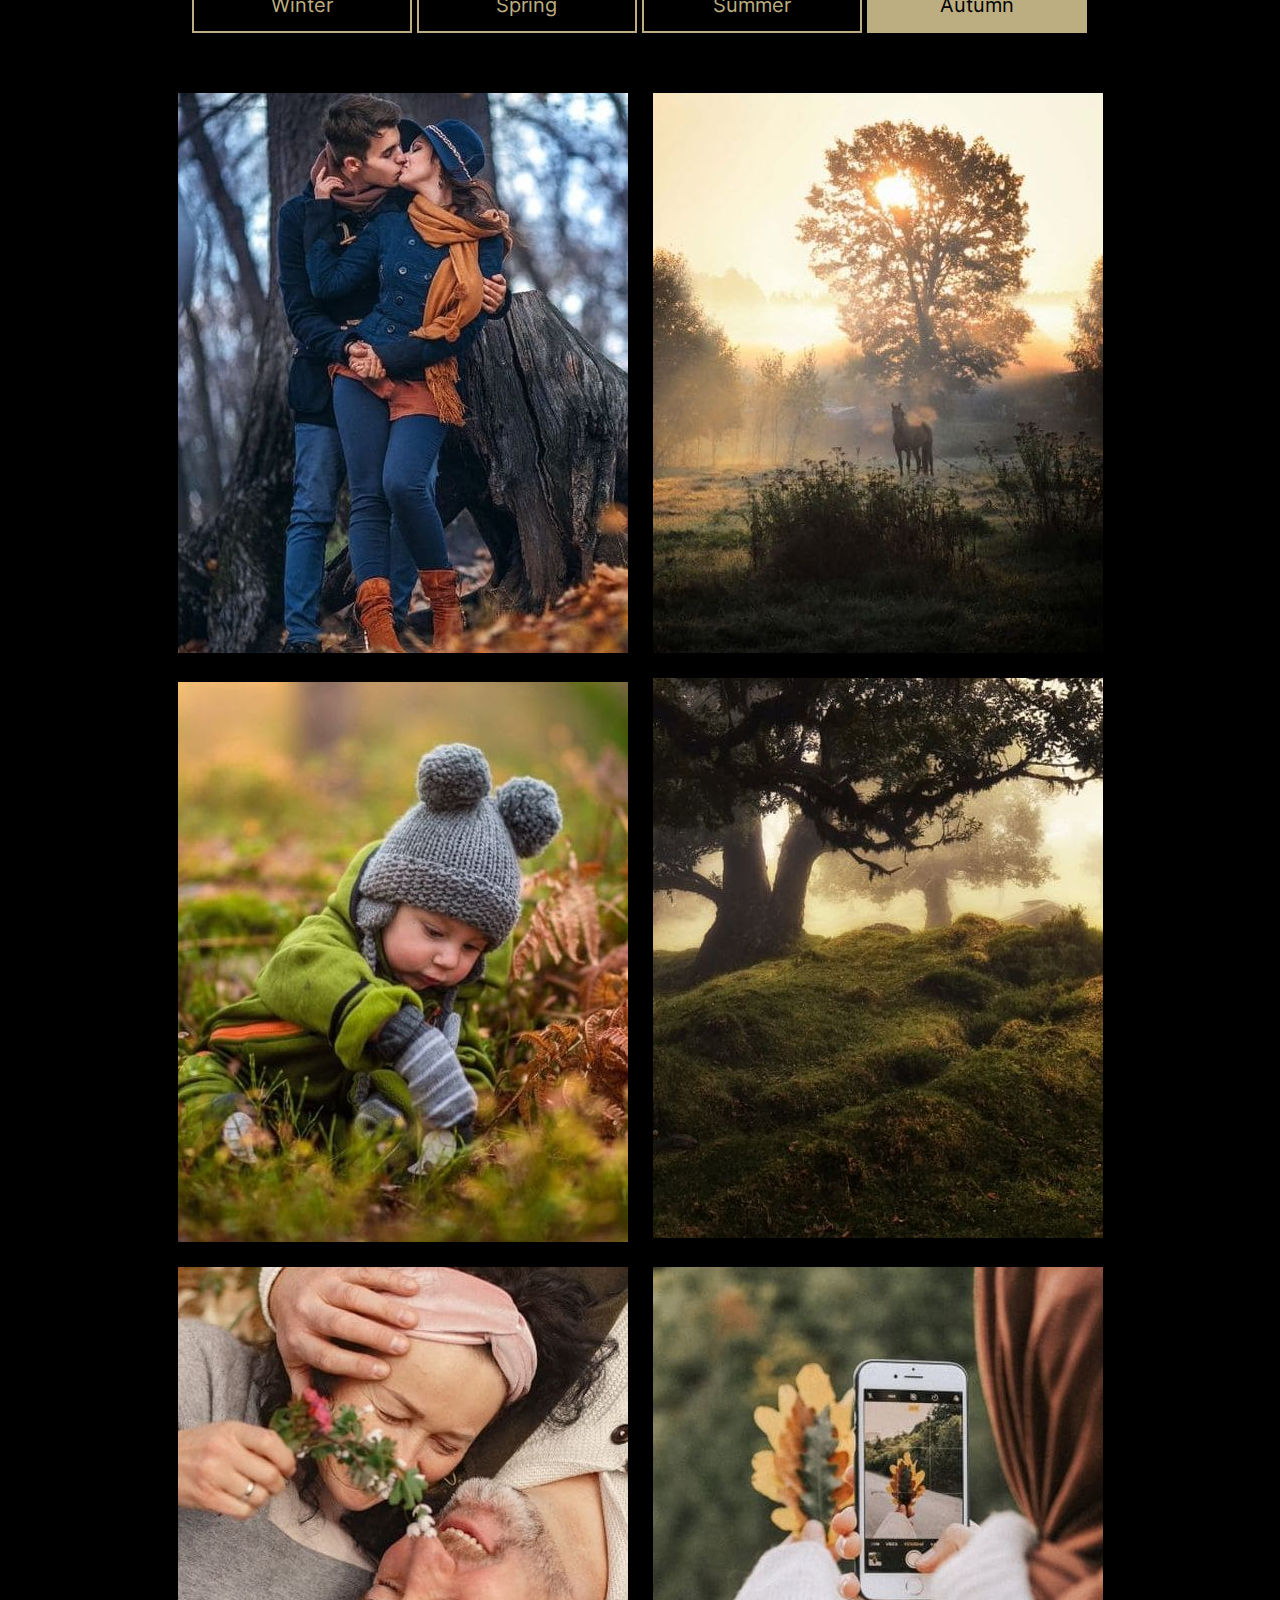
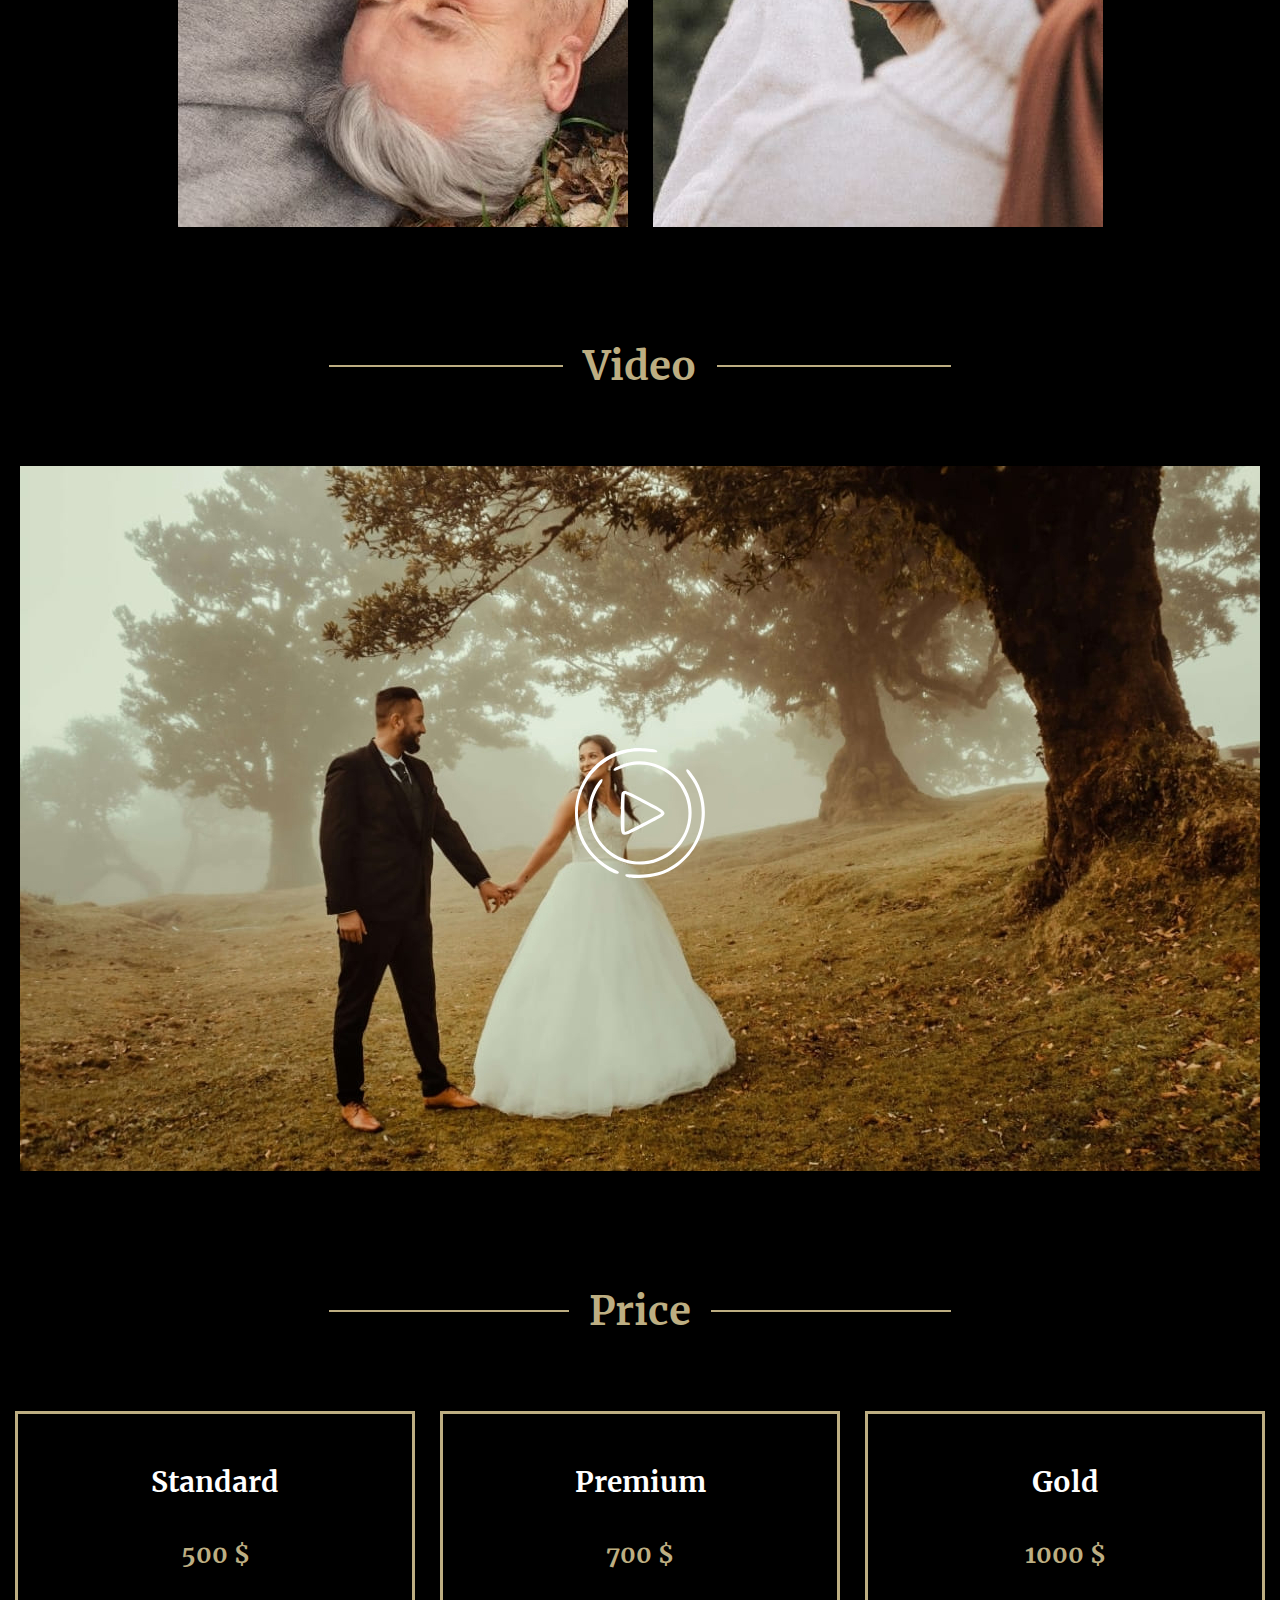
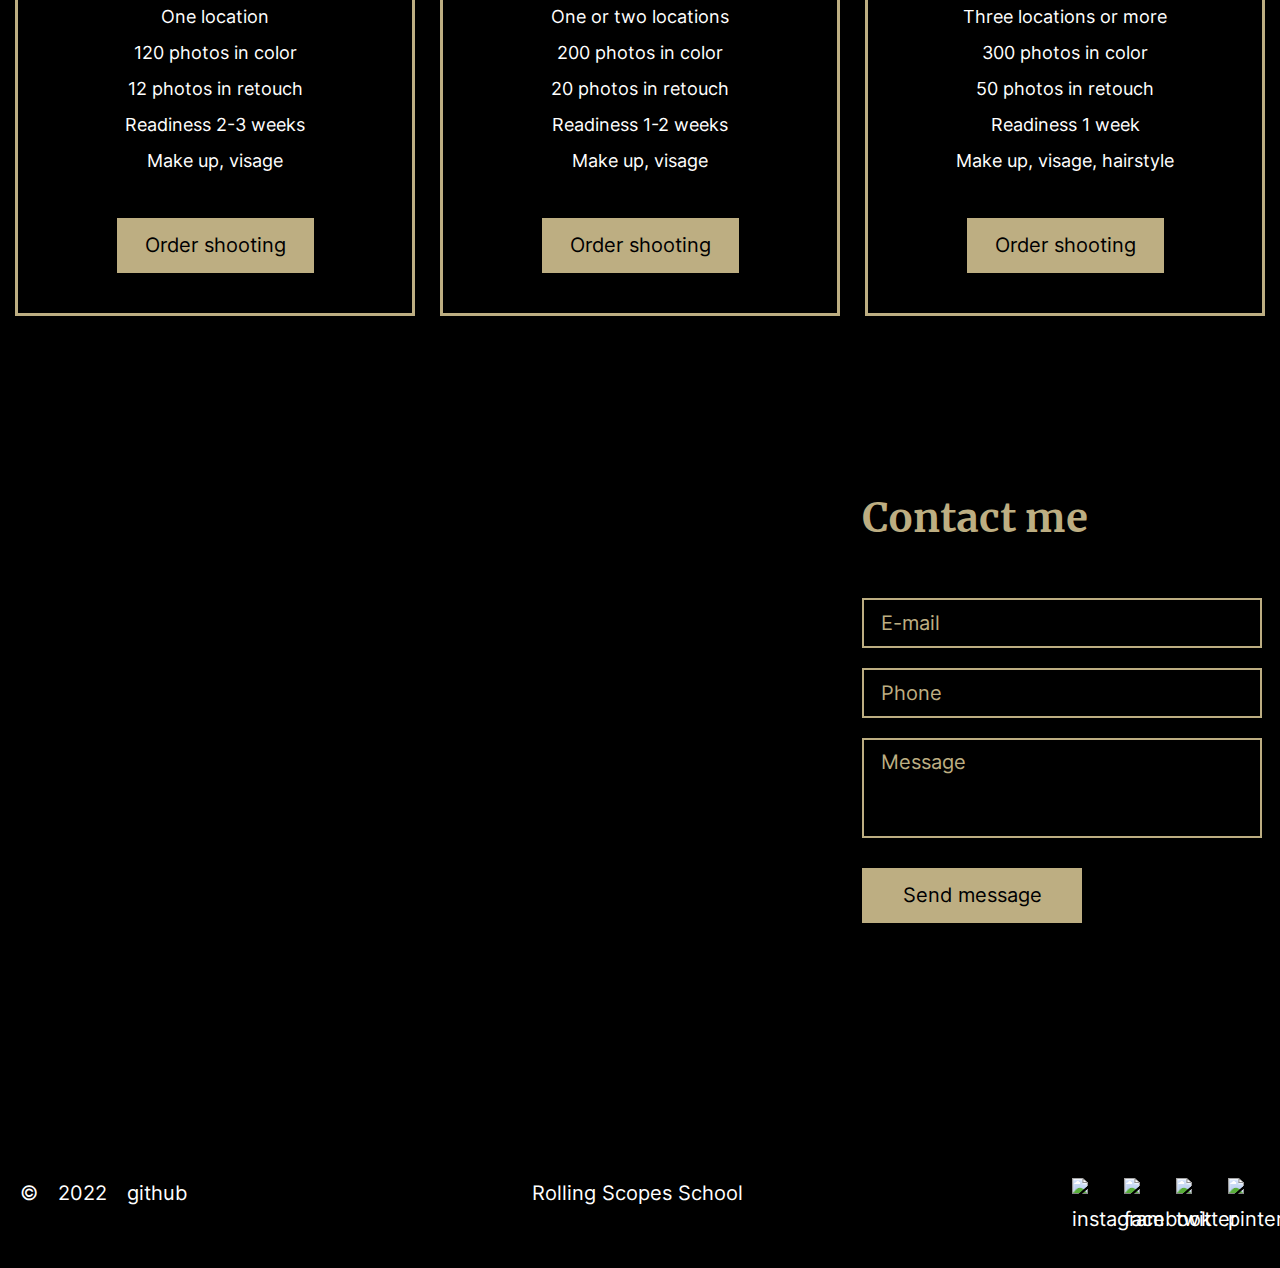
==== commit 10320987: "Merge pull request #3 from rolling-scopes-school/portfolio-part2" ====
--- a/portfolio/index.html
+++ b/portfolio/index.html
@@ -9,7 +9,7 @@
     <link rel="icon" href="assets/favicon.ico">
 </head>
 <body>
-    <header class="header-container container">
+    <header class="header-container">
         <div class="container header">
             <img src="./assets/svg/logo.svg" alt="header-logo" class="logo">
             <nav class = "nav">
@@ -34,19 +34,25 @@
             <table class="switch-lng">
                 <tr>
                     <td class="en">
-                        <span class="t-en">en<span>
+                        <span class="t-en">en</span>
                     </td>
                     <td class="line">
-                        <span class="t-line">/<span>
+                        <span class="t-line">/</span>
                     </td>
                     <td class="ru">
-                        <span class="t-ru">ru<span>
+                        <span class="t-ru">ru</span>
                     </td>
                 </tr>
             </table>
+            <div class="b-hamburger" id="hamburger">
+                <span class="h-line line1"></span>
+                <span class="h-line line2"></span>
+                <span class="h-line line3"></span>
+            </div>
+            <!-- <button name="button" class="humburger-btn"></button> -->
         </div>
     </header>
-    <main class="main-container container">
+    <main class="main-container">
         <div class="container">
             <section class="hero">
                 <h1 class="hero-title">Alexa Rise</h1>
@@ -64,7 +70,7 @@
                     </h2>
                 </div>
                 <div class="skills-items">
-                    <div class="skill-item">
+                    <div class="skill-item s-first">
                         <p class="item-title">
                             Digital photography
                         </p>
@@ -72,7 +78,7 @@
                             High-quality photos in the studio and on the nature
                         </p>
                     </div>
-                    <div class="skill-item">
+                    <div class="skill-item s-second">
                         <p class="item-title">
                             Video shooting
                         </p>
@@ -80,7 +86,7 @@
                             Capture your moments so that they always stay with you
                         </p>
                     </div>
-                    <div class="skill-item">
+                    <div class="skill-item s-third">
                         <p class="item-title">
                             Retouch
                         </p>
@@ -88,11 +94,11 @@
                             I strive to make photography surpass reality
                         </p>
                     </div>
-                    <div class="skill-item">
+                    <div class="skill-item s-fourth">
                         <p class="item-title">
                             Audio
                         </p>
-                        <p class="item-text">
+                        <p class="item-text ">
                             Professional sounds recording for video, advertising, portfolio
                         </p>
                     </div>
@@ -146,9 +152,9 @@
                     </h2>
                 </div>
                 <div class="video-player">
-                    <figure class="video-img">
-                        <img src="assets/img/video-player.jpg" alt="video">
-                    </figure>
+                    <!-- <figure class="video-img">
+                        <img src="assets/img/video-player.jpg" class = "v-v-img" alt="video">
+                    </figure> -->
                     <button class="play-btn"></button>
                 </div>
             </section>
@@ -167,11 +173,11 @@
                             500 $
                         </p>
                         <p class="p-item-text">
-                            <span class="block">One location<span>
-                            <span class="block">120 photos in color<span>
-                            <span class="block">12 photos in retouch<span>
-                            <span class="block">Readiness 2-3 weeks<span>
-                            <span class="block">Make up, visage<span>
+                            <span class="block">One location</span>
+                            <span class="block">120 photos in color</span>
+                            <span class="block">12 photos in retouch</span>
+                            <span class="block">Readiness 2-3 weeks</span>
+                            <span class="block">Make up, visage</span>
                         </p>
                         <button name="button" class="p-item-btn btns-hover">Order shooting</button> 
                     </div>
@@ -183,11 +189,11 @@
                             700 $
                         </p>
                         <p class="p-item-text">
-                            <span class="block">One or two locations<span>
-                            <span class="block">200 photos in color<span>
-                            <span class="block">20 photos in retouch<span>
-                            <span class="block">Readiness 1-2 weeks<span>
-                            <span class="block">Make up, visage<span>
+                            <span class="block">One or two locations</span>
+                            <span class="block">200 photos in color</span>
+                            <span class="block">20 photos in retouch</span>
+                            <span class="block">Readiness 1-2 weeks</span>
+                            <span class="block">Make up, visage</span>
                         </p>
                         <button name="button" class="p-item-btn btns-hover">Order shooting</button> 
                     </div>
@@ -199,27 +205,61 @@
                             1000 $
                         </p>
                         <p class="p-item-text">
-                            <span class="block">Three locations or more<span>
-                            <span class="block">300 photos in color<span>
-                            <span class="block">50 photos in retouch<span>
-                            <span class="block">Readiness 1 week<span>
-                            <span class="block">Make up, visage, hairstyle<span>
+                            <span class="block">Three locations or more</span>
+                            <span class="block">300 photos in color</span>
+                            <span class="block">50 photos in retouch</span>
+                            <span class="block">Readiness 1 week</span>
+                            <span class="block">Make up, visage, hairstyle</span>
                         </p>
                         <button name="button" class="p-item-btn btns-hover">Order shooting</button> 
                     </div>
                 </div>
             </section>
-            <!--
             <section class="contacts" id="contacts">
-                <h2 class="section-title">
-
-                </h2>
-            </section> -->
+                <div class="contact-container">
+                    <h2 class="contacts-title">
+                        Contact me
+                    </h2>
+                    <input type="email" name="mail" placeholder="E-mail" class="mail"><br>
+                    <input type="tel" name="tel" placeholder="Phone" class="tel"><br>
+                    <textarea name="message" placeholder="Message" class="textarea"></textarea>
+                    <button name="button" class="c-item-btn btns-hover">Send message</button>
+                </div>
+            </section>
         </div>
     </main>
-    <footer class="footer-container">
-        <div class="container">
-
+    <footer class="footer-container container">
+        <div class="container footer">
+            <div class="footer-info">
+                <p class="data copyright">©</p>
+                <p class="data year">2022</p>
+                <p class="data f-link"><a href="https://github.com/Sergey-98" class="footer-link" target="_blank">github</a></p>
+            </div>
+            <div class="footer-school">
+                <p class="school"><a href="https://rs.school/js-stage0/" class="footer-link" target="_blank">Rolling Scopes School</a></p>
+            </div>
+            <ul class="footer-social">
+                <li>
+                    <figure class="inst-img social">
+                        <img src="assets/svg/inst.svg" alt="instagram">
+                    </figure>
+                </li>
+                <li>
+                    <figure class="fb-img social">
+                        <img src="assets/svg/fb.svg" alt="facebook">
+                    </figure>
+                </li>
+                <li>
+                    <figure class="tw-img social">
+                        <img src="assets/svg/tw.svg" alt="twitter">
+                    </figure>
+                </li>
+                <li>
+                    <figure class="pin-img social">
+                        <img src="assets/svg/pinterest.svg" alt="pinterest">
+                    </figure>
+                </li>
+            </ul>
         </div>
     </footer>
     <script src="index.js"></script>
--- a/portfolio/style.css
+++ b/portfolio/style.css
@@ -1,3 +1,13 @@
+:root {
+  --color-gold: #bdae82;
+  --color-black: #000000;
+  --color-white: #ffffff;
+  --font1: 20px;
+  --font2: 40px;
+  --font3: 60px;
+  --fontstyle1: Inter, sans-serif;
+  --fontstyle2: Merriweather, serif;
+}
 @font-face {
   font-family: Inter;
   src: url("assets/fonts/Inter-VariableFont.ttf");
@@ -10,7 +20,8 @@
   box-sizing: border-box;
 }
 html {
-  scroll-behavior: smooth; 
+  scroll-behavior: smooth;
+  background-color: var(--color-black); 
 }
 body {
   margin: 0;
@@ -21,39 +32,40 @@
   padding: 0;
 }
 .container {
-    width: 1440px;
+    max-width: 1440px;
     margin: 0 auto;
-    /* padding: 0 20px; */
 }
 .nav {
-  margin-left: 780px;
+  margin-left: 54.2%;
 }
 .nav-list {
   display: flex;
   padding-left: 30px; 
-  font-family: Inter, sans-serif;
-  font-size: 20px;
+  font-family: var(--fontstyle1);
+  font-size: var(--font1);
   line-height: 50px;
   list-style: none;
 }
 .nav-link {
   padding: 0 20px;
   line-height: 50px;
-  transition: .3s;
+  transition: .5s;
 }
 .nav-item {
   margin-right: 31px;
 }
 .nav-item > a {
   padding: 0;
-  color: #ffffff;
+  color: var(--color-white);
   text-decoration: none;  
   transition: color 0.5s;
 }
 .nav-item > a:hover {
-  color: #bdae82;
+  color: var(--color-gold);
 }
 .header-container {
+  width: 100%;
+  margin: 0 auto;
   background: url('./assets/img/header-bg.jpg');
   background-repeat: no-repeat;
   background-position: center 0;
@@ -63,109 +75,112 @@
   margin-left: 20px;
   width: 50px;
   height: 50px; 
-  transition: 0.3s;
+  transition: 0.5s;
 }
 .logo:hover {
+  cursor: pointer;
   filter: invert(26%) sepia(15%) saturate(638%) hue-rotate(7deg) brightness(92%)
     contrast(87%);
+  transition: .5s;
 }
 .switch-lng {
-  /* display: flex; */
-  margin-right: px;
   width: 70px;
   height: 50px;
-  
   margin-top: 18px;
-  color: #ffffff;
-  font-family: Inter, sans-serif;
-  font-size: 20px;
+  color: var(--color-white);
+  font-family: var(--fontstyle1);
+  font-size: var(--font1);
 }
 .en, .ru {
   margin: 0;
   padding: 0;
   border: none;
   background: inherit;
-  font-family: Inter, sans-serif;
-  font-size: 20px;
+  font-family: var(--fontstyle1);
+  font-size: var(--font1);
+  font-weight: 700;
   line-height: 50px;
 }
 .en {
   width: 25px;
-  color: #bdae82;
+  color: var(--color-gold);
 }
 .ru {
   width: 22px;
-  color: #ffffff;
+  color: var(--color-white);
 }
 .t-line {
-  margin-left: 5px;
-}
-.t-ru {
   margin-left: 7px;
-}
-.line {
-  width: 8px;
-  margin-left: 3px;
+  margin-right: 7px;
+}
+.t-en {
+  margin-left: -2px;
+}
+.humburger-btn {
+  display: none;
+  padding: 0;
 }
 .header {
   display: flex;
+  /* width: 100%; */
 }
 .hero {
+  width: 100%;
   background-image: url('./assets/img/header-bg.jpg');
   background-position: center -90px;
   background-repeat: no-repeat;
-  padding-top: 160px;
-  padding-left: 80px;
-  padding-right: 860px;
-  padding-bottom: 330px;
+  padding-top: 11.11%;
+  padding-left: 5.55%;
+  padding-right: 59.722%;
+  padding-bottom: 22.92%;
 }
 .hero-title {
   margin: 0;
   margin-bottom: -10px;
   padding: 0;
-  font-family: Merriweather, serif;
-  font-size: 60px;
+  font-family: var(--fontstyle2);
+  font-size: var(--font3);
   line-height: 120px;
-  color: #ffffff;
+  color: var(--color-white);
 }
 .hero-text {
   margin-bottom: 25px;
-  font-family: Inter, sans-serif;
-  width: 470px;
-  font-size: 20px;
-  line-height: 40px;
-  color: #ffffff;
+  font-family: var(--fontstyle1);
+  width: 98%;
+  font-size: var(--font1);
+  line-height: 40px;
+  color: var(--color-white);
 }
 .hero-btn {
   width: 220px;
   height: 55px;
   border: none;
-  background-color: #bdae82;
-  font-family: Inter, sans-serif;
-  font-size: 20px;
-  line-height: 40px;
-  color: #000000;
+  background-color: var(--color-gold);
+  font-family: var(--fontstyle1);
+  font-size: var(--font1);
+  line-height: 40px;
+  color: var(--color-black);
   cursor: pointer
 }
 .skills {
   padding-top: 100px;
   padding-bottom: 2px;
-  background-color: #000000;
+  background-color: var(--color-black);
 }
 .s-title {
   margin: 0 auto;
   width: 48.6%;
-  background-image: linear-gradient(to top, #000 39px, #bdae82 39px, #bdae82 41px, #000 41px);
+  background-image: linear-gradient(to top, var(--color-black) 39px, var(--color-gold) 39px, var(--color-gold) 41px, var(--color-black) 41px);
 }
 .section-title {
   margin: 0 auto;
-  font-family: Merriweather, serif;
+  font-family: var(--fontstyle2);
   font-weight: 700;
-  font-size: 40px;
+  font-size: var(--font2);
   line-height: 80px;
   text-align: center;
-  color: #bdae82;
-  background-color: #000000;
+  color: var(--color-gold);
+  background-color: var(--color-black);
 }
 .skills-t {
   width: 152px;
@@ -180,24 +195,21 @@
   width: 320px;
   height: 240px;
   background-position: center top;
-  color: #ffffff;
-
+  color: var(--color-white);
 }
 .item-title {
-  /* margin: 0 auto; */
   margin-top: 100px;
-  /* width: 280px; */
-  font-family: Inter, sans-serif;
+  font-family: var(--fontstyle1);
   font-style: normal;
   font-weight: 700;
-  font-size: 21px;
+  font-size: var(--font1);
   line-height: 40px;
   text-align: center;
 }
 .item-text {
   margin: 0 auto;
   width: 280px;
-  font-family: Inter,  sans-serif;
+  font-family: var(--fontstyle1);
   font-weight: 400;
   font-size: 18px;
   line-height: 36px;
@@ -225,7 +237,7 @@
 }
 .portfolio {
   padding-top: 100px;
-  background-color: #000000;
+  background-color: var(--color-black);
 }
 .portfolio-t {
   padding-right: 3px;
@@ -236,47 +248,45 @@
   justify-content: center;
   flex-wrap: wrap;
   gap: 5px;
+  margin-top: 60px;
   padding-right: 2px;
   padding-bottom: 60px;
 }
 .seasons {
-  margin-top: 60px;
   width: 220px;
   height: 55px;
   border: none;
-  font-family: Inter, sans-serif;
-  font-weight: 400;
-  font-size: 20px;
+  font-family: var(--fontstyle1);
+  font-weight: 400;
+  font-size: var(--font1);
   line-height: 40px;
   text-align: center;
 }
 .winter-btn {
-  color: #bdae82;
+  color: var(--color-gold);
   background-color: inherit;
-  border: 2px solid #bdae82;
+  border: 2px solid var(--color-gold);
 }
 .spring-btn {
-  color: #bdae82;
+  color: var(--color-gold);
   background-color: inherit;
-  border: 2px solid #bdae82;
+  border: 2px solid var(--color-gold);
 }
 .summer-btn {
-  color: #bdae82;
+  color: var(--color-gold);
   background-color: inherit;
-  border: 2px solid #bdae82;
+  border: 2px solid var(--color-gold);
 }
 .autumn-btn {
-  color: #000000;
-  background-color: #bdae82;
+  color: var(--color-black);
+  background-color: var(--color-gold);
 }
 .portfolio-img {
   display: flex;
   justify-content: center;
-  /* align-content: center; */
   flex-wrap: wrap;
   gap: 25px;
   margin: 0 auto;
-  height: 1145px;
 }
 .p-img {
   margin: 0;
@@ -287,23 +297,33 @@
   margin-top: -4px;
 }
 .video {
-  padding-top: 100px;
-  height: 945px;
-  background-color: #000000;
+  width: 100%;
+  margin: 0 auto;
+  padding-top: 95px;
+  background-color: var(--color-black);
 }
 .video-t {
   width: 154px;
 }
+
 .video-player {
+  background-image: url('./assets/img/video-player.jpg');
+  background-size: cover;
+  background-repeat: no-repeat;
+  height: 705px;
+  margin: 0 20px;
+  margin-top: 60px;
+  margin-bottom: 20px;
   position: relative;
+  top: 0;
+  bottom: 0;
   display: flex;
   justify-content: center;
   align-items: center;
-  margin-top: 44px;
 }
 .play-btn {
   position: absolute;
-  bottom: 307px;
+  top: calc(100% - 415px);
   border: none;
   background-color: inherit;
   background-image: url('./assets/svg/play.svg');
@@ -316,10 +336,12 @@
   cursor: pointer;
   filter: invert(26%) sepia(15%) saturate(638%) hue-rotate(7deg) brightness(92%)
     contrast(87%);
+    transition: .5s;
 }
 .price {
-  padding: 100px 0;
-  background-color: #000000;
+  padding: 80px 0;
+  padding-bottom: 102px;
+  background-color: var(--color-black);
 }
 .price-t {
   width: 142px;
@@ -334,52 +356,517 @@
   margin-top: 60px;
 }
 .price-item {
-  width: 450px;
+  width: 31.25%;
   height: 505px;
-  border: 3px solid #bdae82;
+  border: 3px solid var(--color-gold);
 }
 .p-item-title {
   margin-top: 40px;
   height: 56px;
-  font-family: Merriweather, serif;
+  font-family: var(--fontstyle2);
   font-weight: 700;
   font-size: 28px;
   line-height: 56px;
   text-align: center;
-  color: #ffffff;
+  color: var(--color-white);
 }
 .p-sum {
   margin-top: -7px;
-  font-family: Merriweather, serif;
+  font-family: var(--fontstyle2);
   font-weight: 700;
   font-size: 24px;
   line-height: 48px;
   text-align: center;
-  color: #bdae82;
+  color: var(--color-gold);
 }
 .p-item-text {
   margin-top: -4px;
-  font-family: Inter, sans-serif;
+  font-family: var(--fontstyle1);
   font-weight: 400;
   font-size: 18px;
   line-height: 36px;
   text-align: center;
-  color: #ffffff;
+  color: var(--color-white);
 }
 .p-item-btn {
+  width: 50%;
+  height: 55px;
+  margin-top: 21px;
+  margin-left: 25%;
+  border: none;
+  background-color: var(--color-gold);
+  font-family: var(--fontstyle1);
+  font-weight: 400;
+  font-size: var(--font1);
+  line-height: 40px;
+  text-align: center;
+  color: var(--color-black);
+}
+.btns-hover:hover {
+  cursor: pointer;
+  color: var(--color-white);
+  transition: .5s;
+}
+.contacts {
+  height: 700px;
+  background-image: url('./assets/img/contacts.jpg');
+  background-repeat: no-repeat;
+}
+.contacts-title {
+  font-family: var(--fontstyle2);
+  font-weight: 700;
+  font-size: var(--font2);
+  line-height: 80px;
+  color: var(--color-gold);
+}
+.contact-container {
+  width: 31.25%;
+  height: 445px;
+  padding-top: 60px;
+  margin-left: 67.36%;
+}
+.mail, .tel, .textarea {
+  border: 2px solid var(--color-gold);
+  background: transparent;
+}
+.mail {
+  margin-top: 40px;
+  padding-left: 17px;
+  width: 100%;
+  height: 50px;
+  font-family: var(--fontstyle1);
+  font-weight: 400;
+  color: var(--color-gold);
+  font-size: var(--font1);
+  line-height: 40px;
+}
+.tel {
+  margin-top: 20px;
+  padding-left: 17px;
+  width: 100%;
+  height: 50px;
+  font-family: var(--fontstyle1);
+  font-weight: 400;
+  color: var(--color-gold);
+  font-size: var(--font1);
+  line-height: 40px;
+}
+.textarea {
+  margin-top: 20px;
+  padding-left: 17px;
+  width: 100%;
+  height: 100px;
+  resize: none;
+  font-family: var(--fontstyle1);
+  font-weight: 400;
+  color: var(--color-gold);
+  font-size: var(--font1);
+  line-height: 40px;
+}
+.mail::placeholder {
+  font-family: var(--fontstyle1);
+  font-weight: 400;
+  color: var(--color-gold);
+  font-size: var(--font1);
+  line-height: 40px;
+}
+.tel::placeholder {
+  font-family: var(--fontstyle1);
+  font-weight: 400;
+  color: var(--color-gold);
+  font-size: var(--font1);
+  line-height: 40px;
+}
+.textarea::placeholder {
+  font-family: var(--fontstyle1);
+  font-weight: 400;
+  color: var(--color-gold);
+  font-size: var(--font1);
+  line-height: 40px;
+}
+.c-item-btn {
   width: 220px;
   height: 55px;
-  margin-top: 21px;
-  margin-left: 112px;
+  margin-top: 26px;
   border: none;
-  background-color: #bdae82;
-  font-family: Inter, sans-serif;
-  font-weight: 400;
-  font-size: 20px;
+  background-color: var(--color-gold);
+  font-family: var(--fontstyle1);
+  font-weight: 400;
+  font-size: var(--font1);
   line-height: 40px;
   text-align: center;
-  color: #000000;
-}
-.btns-hover:hover {
-  color: #ffffff;
-}
+  color: var(--color-black);
+}
+.footer-container {
+  width: 100%;
+  height: 150px;
+  background-color: var(--color-black);
+}
+.footer {
+  display: flex;
+  justify-content: space-between;
+  padding: 50px 20px 50px 20px;
+  color: var(--color-white);
+  font-family: var(--fontstyle1);
+  font-weight: 400;
+  font-size: var(--font1);
+  line-height: 50px;
+}
+.footer-link {
+  padding: 0;
+  color: var(--color-white);
+  text-decoration: none;  
+  transition: color 0.5s;
+}
+.footer-link:hover {
+  color: var(--color-gold);
+}
+.footer-info {
+  display: flex;
+  gap: 20px;
+}
+.data {
+  margin: 0;
+  padding: 0;
+}
+.school {
+  margin: 0;
+  margin-left: 55px;
+}
+.footer-social {
+  display: flex;
+  justify-content: space-between;
+  list-style: none;
+  gap: 20px;
+  margin: 0;
+  margin-right: 40px;
+  padding-top: 10px;
+  width: 188px;
+  height: 50px;
+}
+.social{
+  width: 32px;
+  height: 32px;
+  margin: auto 0;
+}
+.social:hover {
+  cursor: pointer;
+  filter: invert(26%) sepia(15%) saturate(638%) hue-rotate(7deg) brightness(92%)
+    contrast(87%);
+  transition: .5s;
+}
+
+@media (max-width: 1439px) {
+  .nav {
+    margin-left: calc(100% - 700px)
+  }
+  .play-btn {
+    top: calc(100% / 2.50);
+  }
+}
+
+@media (max-width: 768px) {
+  :root {
+    --font1: 20px;
+    --font2: 32px;
+    --font3: 32px;
+  }
+  @keyframes show {
+    from {right: -100%;}
+    to {right: 0%;}
+  }
+  @keyframes hide {
+    from {right: 0%;}
+    to {right: -100%;}
+  }
+  html {
+    overflow-x: hidden;
+  }
+  body {
+    position: relative;
+    overflow-x: hidden;
+  }
+  .header-container {
+    background: url('./assets/img/header-bg-768.jpg');
+    background-position: center 0;
+    height: 90px;
+    overflow-x: hidden;
+  }
+  .b-hamburger .h-line{
+    width: 50px;
+    height: 3px;
+    background-color: var(--color-white);
+    display: block;
+    margin: 10px auto;
+    transition: all 0.3s ease-in-out;
+  }
+  .b-hamburger {
+    display: block;
+    position: absolute;
+    /* left: 85%; */
+    left: calc(100% - 115px);
+    background-color: inherit;
+    margin: 20px 0;
+    width: 50px;
+    height: 50px;
+    z-index: 2;
+  }
+  .b-hamburger:hover {
+    cursor: pointer;
+    filter: invert(26%) sepia(15%) saturate(638%) hue-rotate(7deg) brightness(92%)
+      contrast(87%);
+      transition: .5s;
+  }
+  .nav {
+    /* display: none; */
+    position: absolute;
+    z-index: 1;
+    /* right: -620px; */
+    right: -100%;
+    animation-name: hide;
+    animation-duration: 1.3s;
+    height: 100%;
+  }
+  .nav.open {
+    display: block;
+    animation-name: show;
+    animation-duration: 1.3s;
+    right: 0%; 
+  }
+  .nav-list {
+    display: flex;
+    flex-direction: column;
+    background-color: var(--color-black);
+    width: 620px;
+    height: 100%;
+    gap: 16px;
+    margin: 0;
+    padding-left: calc(100% - 492px);
+    padding-top: 22%;
+    font-size: 34.82px;
+    line-height: 73px;
+  }
+  .b-hamburger.is-active .line2 {
+    opacity: 0;
+  }
+  
+  .b-hamburger.is-active .line1 {
+    transform: translateY(13px) rotate(45deg);
+  }
+  
+  .b-hamburger.is-active .line3 {
+    transform: translateY(-13px) rotate(-45deg);
+  }
+  .logo {
+    margin-left: 7.8%;
+  }
+  .switch-lng {
+    position: relative;
+    /* left: 58%; */
+    left: calc(100% - 320px);
+  }
+  .en {
+    position: relative;
+    right: 5% ;
+  }
+  .ru {
+    position: relative;
+    left: 7%;
+  }
+  .line {
+    position: relative;
+    right: 4%;
+  }
+  .hero {
+    padding-top: 10%;
+    padding-left: 7.8125%;
+    padding-right: 37.40625%;
+    background-image: url('./assets/img/header-bg-768.jpg');
+    background-position: center -90px;
+  }
+  .hero-title {
+    font-weight: 400;
+    line-height: 64px;
+  }
+  .hero-text {
+    padding-top: 3%;
+    line-height: 24.2px;
+  }
+  .hero-btn {
+    width: 52%;
+    margin-top: 8%;
+  }
+  .skills {
+    padding-top: 7%;
+  }
+  .s-title {
+    width: 47.39%;
+  }
+  .skills-t {
+    width: 131px;
+  }
+  .skill-item {
+    margin: 0;
+    margin-top: 6%;
+    width: 300px;
+    height: 224px;  
+  }
+  .item-title {
+    margin-top: 120px;
+  }
+  .item-text {
+    line-height: 21.78px;
+  }
+  .skills-items {
+    justify-content: space-evenly;
+  }
+  .item-title {
+    margin-top: 20%;
+  }
+  .s-first {
+    margin-left: -0.5%;
+  }
+  .s-second {
+    margin-left: -2.5%;
+  }
+  .s-third {
+    margin-top: 4.7%;
+    margin-left: -0.5%;
+  }
+  .s-fourth {
+    margin-top: 4.7%;
+    margin-left: -2.5%;
+  }
+  .item-title {
+    margin-top: 27%;
+  }
+  .portfolio {
+    padding-top: 15.4%;
+  }
+  .portfolio-t {
+    width: 182px;
+    margin-bottom: 13.8%;
+  }
+  .portfolio-btns {
+    width: 58%;
+    padding: 0;
+    margin: 0 auto;
+    margin-bottom: 7.8%;
+  }
+  .portfolio-img {
+    gap: 21px;
+  }
+  .photo {
+    margin-top: 0px;
+  }
+  .video {
+    padding-top: 9.8%;
+  }
+  .video-t {
+    width: 36%;
+  }
+  .video-player {
+    background-image: url('./assets/img/video-player-768.jpg');
+    background-size: auto;
+    height: 418px;
+    margin: 0;
+    padding: 0;
+    margin-top: 6.5%;
+    /* margin-bottom: -37.3%; */
+  }
+  .play-btn {
+    padding: 0;
+    margin: 0;
+    top: calc(100% / 2.35);
+    left: calc(100% / 2.2);
+    border: none;
+    background-color: inherit;
+    background-image: url('./assets/svg/play.svg');
+    background-repeat: no-repeat;
+    background-position: center;
+    background-size: 65px 65px;
+    width: 65px;
+    height: 65px;
+  }
+  .price-t {
+    width: 34%;
+  }
+  .prices-items {
+    flex-wrap: wrap;
+    margin-top: 50px;
+    gap: 50px;
+  }
+  .price-item {
+    width: 54.6875%;
+  }
+  .p-item-btn {
+    margin-left: 23.5%;
+    width: 53%;
+  }
+  .contacts {
+    margin-top: -2.8%;
+    background-image: url('./assets/img/contacts-768.jpg');
+  }
+  .contacts-title {
+    margin-left: 30%;
+    line-height: 64px;
+  }
+  .contact-container {
+    width: 58.6%;
+    height: 429px;
+    padding-top: 60px;
+    margin: 0 auto;
+  }
+  .c-item-btn {
+    margin-left: 25.5%;
+    width: 49%;
+  }
+  .footer {
+    justify-content: center;
+    align-items: center;
+    flex-direction: column;
+    padding: 0;
+    margin-top: -11%;
+  }
+  .footer-info {
+    gap: 24.5px;
+    margin: 0;
+    padding: 0;
+  }
+  .footer-info:nth-child(3) {
+    margin-left: -5px;
+  }
+  .footer-social {
+    margin: 0;
+    padding: 0;
+  }
+  .school {
+    margin: 0;
+    padding: 0;
+  }
+  .copyright {
+    margin-top: -0.5%;
+    margin-left: 1%;
+  }
+  .f-link {
+    margin-left: -1%;
+  }
+  .year {
+    margin-left: -2%;
+  }
+  .footer-school {
+    margin-top: -1.2%;
+  }
+  .footer-social {
+    margin-top: 2%;
+  }
+}
+@media (max-width: 619px) { 
+  .nav {
+    width: 100%;
+  }
+  .nav-list {
+    width: 100%;
+    align-items: center;
+  }
+}